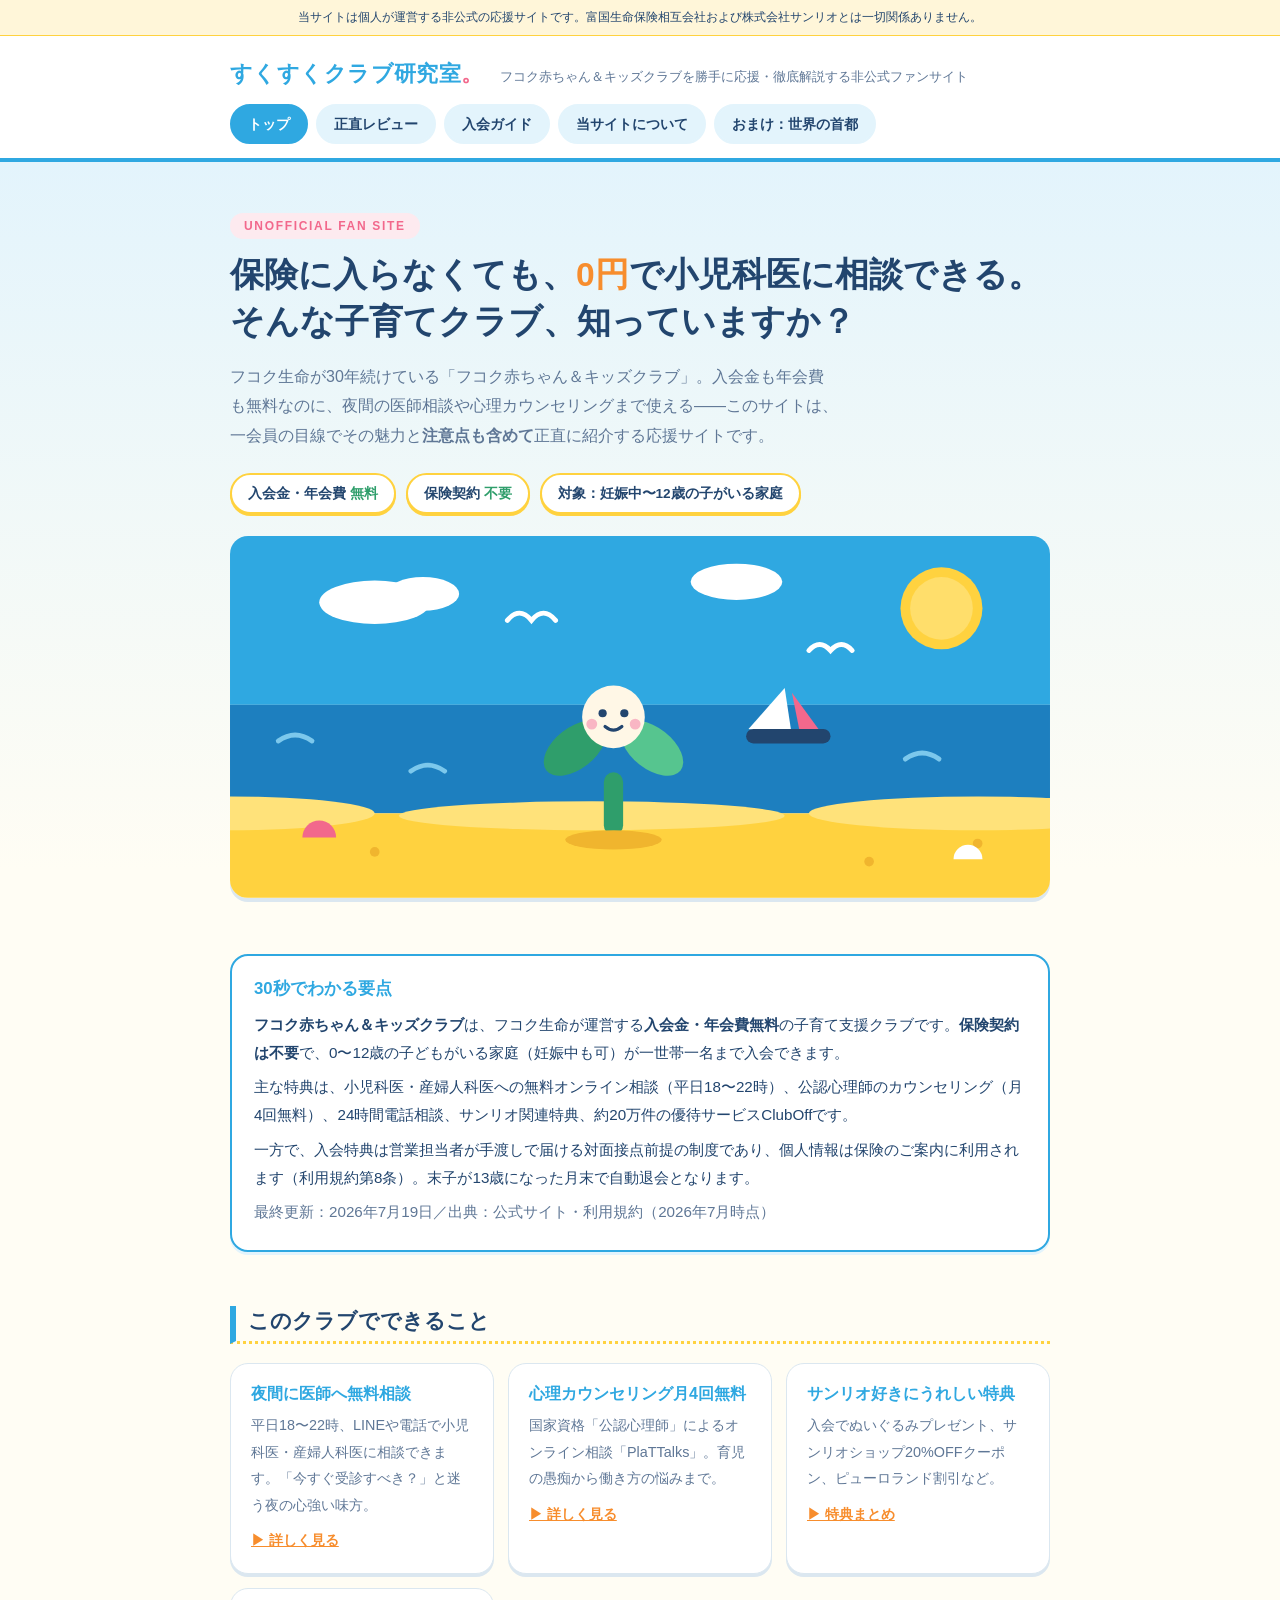
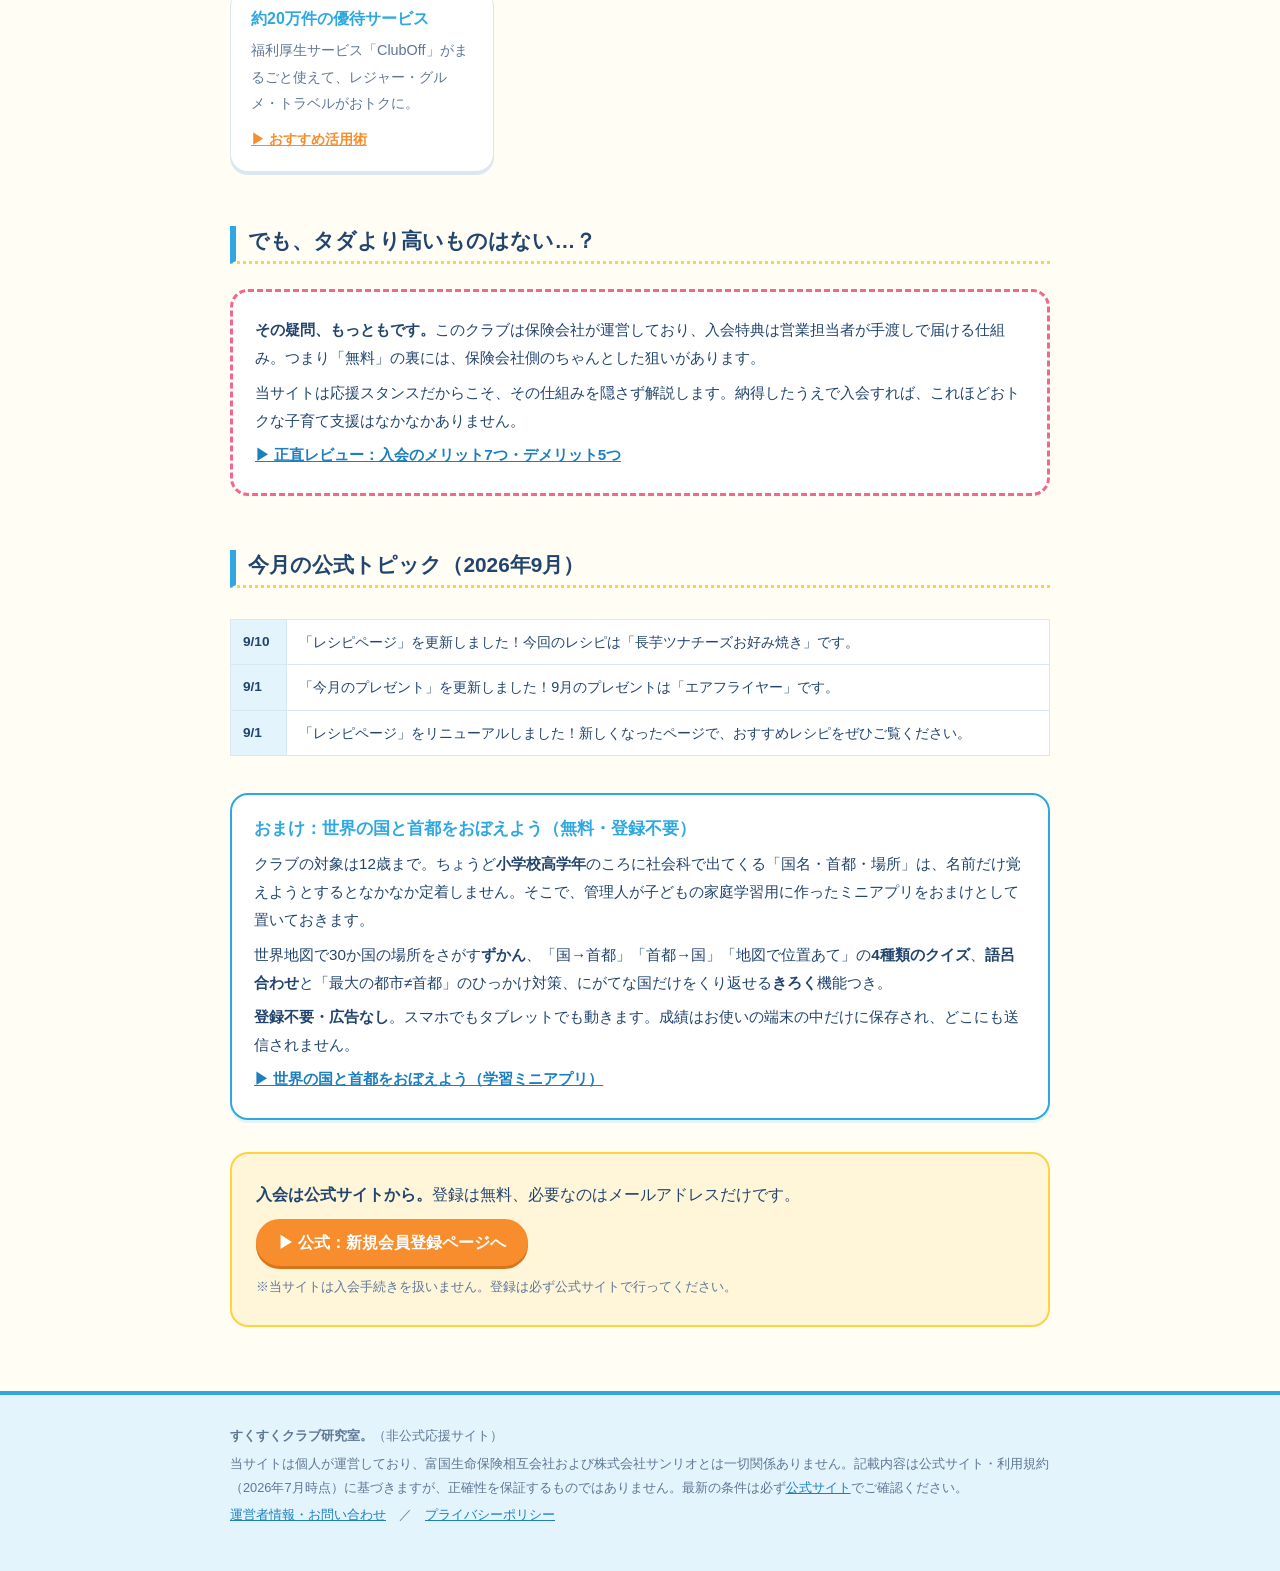
==== index.html @ ca20727b "公式サイトのお知らせを自動更新 (2026-09-09)" ====
<!DOCTYPE html>
<html lang="ja">
<head>
<meta charset="utf-8">
<meta name="viewport" content="width=device-width, initial-scale=1">
<script async src="https://www.googletagmanager.com/gtag/js?id=G-ZGGVS8QSYM"></script>
<script>
  window.dataLayer = window.dataLayer || [];
  function gtag(){dataLayer.push(arguments);}
  gtag('js', new Date());
  gtag('config', 'G-ZGGVS8QSYM');
</script>
<title>フコク赤ちゃん＆キッズクラブとは？特典と注意点を正直解説｜すくすくクラブ研究室（非公式）</title>
<link rel="canonical" href="https://sukusuku-lab.com/">
<meta property="og:url" content="https://sukusuku-lab.com/">
<meta name="description" content="フコク赤ちゃん＆キッズクラブは、フコク生命が運営する入会金・年会費無料の子育て支援クラブ。保険契約は不要で、小児科医への無料相談や心理カウンセリングが使えます。非公式応援サイトが特典と注意点を正直に解説します。">
<link rel="stylesheet" href="assets/style.css?v=5">
<link rel="icon" type="image/png" sizes="48x48" href="/assets/favicon-48.png">
<link rel="icon" type="image/png" sizes="192x192" href="/assets/favicon-192.png">
<link rel="apple-touch-icon" href="/assets/apple-touch-icon.png">
<script type="application/ld+json">
{
  "@context": "https://schema.org",
  "@type": "WebSite",
  "name": "すくすくクラブ研究室（非公式応援サイト）",
  "description": "フコク赤ちゃん＆キッズクラブを一会員の目線で応援・解説する非公式ファンサイト",
  "inLanguage": "ja"
}
</script>
</head>
<body>

<div class="unofficial">当サイトは個人が運営する非公式の応援サイトです。富国生命保険相互会社および株式会社サンリオとは一切関係ありません。</div>

<header class="site">
  <div class="head-inner">
    <a class="site-name" href="./">すくすくクラブ研究室<span class="dot">。</span></a>
    <span class="site-tag">フコク赤ちゃん＆キッズクラブを勝手に応援・徹底解説する非公式ファンサイト</span>
  </div>
  <nav class="global" aria-label="サイト内メニュー">
    <a href="./" aria-current="page">トップ</a>
    <a href="review/">正直レビュー</a>
    <a href="guide/">入会ガイド</a>
    <a href="about/">当サイトについて</a>
    <a href="world-capitals/">おまけ：世界の首都</a>
  </nav>
</header>

<main class="wrap">

  <section class="hero">
    <span class="eyebrow">UNOFFICIAL FAN SITE</span>
    <h1>保険に入らなくても、<em>0円</em>で小児科医に相談できる。<br>そんな子育てクラブ、知っていますか？</h1>
    <p class="lead">フコク生命が30年続けている「フコク赤ちゃん＆キッズクラブ」。入会金も年会費も無料なのに、夜間の医師相談や心理カウンセリングまで使える——このサイトは、一会員の目線でその魅力と<strong>注意点も含めて</strong>正直に紹介する応援サイトです。</p>
    <div class="hero-badges">
      <span class="badge">入会金・年会費 <b>無料</b></span>
      <span class="badge">保険契約 <b>不要</b></span>
      <span class="badge">対象：妊娠中〜12歳の子がいる家庭</span>
    </div>
    <div class="hero-art">
    <svg viewBox="0 0 680 300" role="img" aria-label="夏の海辺で微笑むふたばのマスコット「ふたばちゃん」のイラスト" xmlns="http://www.w3.org/2000/svg">
      <rect x="0" y="0" width="680" height="140" fill="#2fa8e1"/>
      <rect x="0" y="140" width="680" height="90" fill="#1d7fbf"/>
      <rect x="0" y="230" width="680" height="70" fill="#ffd23f"/>
      <ellipse cx="0" cy="230" rx="120" ry="14" fill="#ffe27a"/>
      <ellipse cx="300" cy="232" rx="160" ry="12" fill="#ffe27a"/>
      <ellipse cx="620" cy="230" rx="140" ry="14" fill="#ffe27a"/>
      <circle cx="590" cy="60" r="34" fill="#ffd23f"/>
      <circle cx="590" cy="60" r="26" fill="#ffde6b"/>
      <ellipse cx="120" cy="55" rx="46" ry="18" fill="#ffffff"/>
      <ellipse cx="160" cy="48" rx="30" ry="14" fill="#ffffff"/>
      <ellipse cx="420" cy="38" rx="38" ry="15" fill="#ffffff"/>
      <path d="M230 70 q10 -12 20 0 q10 -12 20 0" fill="none" stroke="#ffffff" stroke-width="4" stroke-linecap="round"/>
      <path d="M480 95 q9 -10 18 0 q9 -10 18 0" fill="none" stroke="#ffffff" stroke-width="4" stroke-linecap="round"/>
      <path d="M40 170 q14 -10 28 0" fill="none" stroke="#7cc8ec" stroke-width="4" stroke-linecap="round"/>
      <path d="M150 195 q14 -10 28 0" fill="none" stroke="#7cc8ec" stroke-width="4" stroke-linecap="round"/>
      <path d="M560 185 q14 -10 28 0" fill="none" stroke="#7cc8ec" stroke-width="4" stroke-linecap="round"/>
      <path d="M430 160 l30 -34 l6 40 z" fill="#ffffff"/>
      <path d="M472 160 l-6 -30 l22 30 z" fill="#f2688c"/>
      <rect x="428" y="160" width="70" height="12" rx="6" fill="#22456e"/>
      <rect x="310" y="196" width="16" height="52" rx="8" fill="#2f9e6b"/>
      <ellipse cx="286" cy="176" rx="30" ry="17" transform="rotate(-38 286 176)" fill="#2f9e6b"/>
      <ellipse cx="350" cy="176" rx="30" ry="17" transform="rotate(38 350 176)" fill="#56c58f"/>
      <circle cx="318" cy="150" r="26" fill="#fff7e6"/>
      <circle cx="309" cy="147" r="3.4" fill="#22456e"/>
      <circle cx="327" cy="147" r="3.4" fill="#22456e"/>
      <path d="M311 158 q7 6 14 0" fill="none" stroke="#22456e" stroke-width="2.6" stroke-linecap="round"/>
      <circle cx="300" cy="156" r="4.5" fill="#f9b6c4"/>
      <circle cx="336" cy="156" r="4.5" fill="#f9b6c4"/>
      <ellipse cx="318" cy="252" rx="40" ry="8" fill="#f0b52e"/>
      <circle cx="120" cy="262" r="4" fill="#f0b52e"/>
      <circle cx="530" cy="270" r="4" fill="#f0b52e"/>
      <circle cx="620" cy="255" r="4" fill="#f0b52e"/>
      <path d="M60 250 a14 14 0 0 1 28 0 z" fill="#f2688c"/>
      <path d="M600 268 a12 12 0 0 1 24 0 z" fill="#ffffff"/>
    </svg>
    </div>
  </section>

  <section class="tldr">
    <h2>30秒でわかる要点</h2>
    <p><strong>フコク赤ちゃん＆キッズクラブ</strong>は、フコク生命が運営する<strong>入会金・年会費無料</strong>の子育て支援クラブです。<strong>保険契約は不要</strong>で、0〜12歳の子どもがいる家庭（妊娠中も可）が一世帯一名まで入会できます。</p>
    <p>主な特典は、小児科医・産婦人科医への無料オンライン相談（平日18〜22時）、公認心理師のカウンセリング（月4回無料）、24時間電話相談、サンリオ関連特典、約20万件の優待サービスClubOffです。</p>
    <p>一方で、入会特典は営業担当者が手渡しで届ける対面接点前提の制度であり、個人情報は保険のご案内に利用されます（利用規約第8条）。末子が13歳になった月末で自動退会となります。</p>
    <p class="updated">最終更新：2026年7月19日／出典：公式サイト・利用規約（2026年7月時点）</p>
  </section>

  <h2>このクラブでできること</h2>
  <div class="cards">
    <article class="card">
      <h3>夜間に医師へ無料相談</h3>
      <p>平日18〜22時、LINEや電話で小児科医・産婦人科医に相談できます。「今すぐ受診すべき？」と迷う夜の心強い味方。</p>
      <a class="to" href="review/">▶ 詳しく見る</a>
    </article>
    <article class="card">
      <h3>心理カウンセリング月4回無料</h3>
      <p>国家資格「公認心理師」によるオンライン相談「PlaTTalks」。育児の愚痴から働き方の悩みまで。</p>
      <a class="to" href="review/">▶ 詳しく見る</a>
    </article>
    <article class="card">
      <h3>サンリオ好きにうれしい特典</h3>
      <p>入会でぬいぐるみプレゼント、サンリオショップ20%OFFクーポン、ピューロランド割引など。</p>
      <a class="to" href="review/">▶ 特典まとめ</a>
    </article>
    <article class="card">
      <h3>約20万件の優待サービス</h3>
      <p>福利厚生サービス「ClubOff」がまるごと使えて、レジャー・グルメ・トラベルがおトクに。</p>
      <a class="to" href="review/">▶ おすすめ活用術</a>
    </article>
  </div>

  <h2>でも、タダより高いものはない…？</h2>
  <div class="honesty">
    <p><strong>その疑問、もっともです。</strong>このクラブは保険会社が運営しており、入会特典は営業担当者が手渡しで届ける仕組み。つまり「無料」の裏には、保険会社側のちゃんとした狙いがあります。</p>
    <p>当サイトは応援スタンスだからこそ、その仕組みを隠さず解説します。納得したうえで入会すれば、これほどおトクな子育て支援はなかなかありません。</p>
    <p><a href="review/"><strong>▶ 正直レビュー：入会のメリット7つ・デメリット5つ</strong></a></p>
  </div>

<!-- official-news:start -->
  <h2>今月の公式トピック（2026年9月）</h2>
  <div class="table-scroll"><table>
    <tr><th>9/10</th><td>「レシピページ」を更新しました！今回のレシピは「長芋ツナチーズお好み焼き」です。</td></tr>
    <tr><th>9/1</th><td>「今月のプレゼント」を更新しました！9月のプレゼントは「エアフライヤー」です。</td></tr>
    <tr><th>9/1</th><td>「レシピページ」をリニューアルしました！新しくなったページで、おすすめレシピをぜひご覧ください。</td></tr>
  </table></div>
<!-- official-news:end -->

  <section class="tldr">
    <h2>おまけ：世界の国と首都をおぼえよう（無料・登録不要）</h2>
    <p>クラブの対象は12歳まで。ちょうど<strong>小学校高学年</strong>のころに社会科で出てくる「国名・首都・場所」は、名前だけ覚えようとするとなかなか定着しません。そこで、管理人が子どもの家庭学習用に作ったミニアプリをおまけとして置いておきます。</p>
    <p>世界地図で30か国の場所をさがす<strong>ずかん</strong>、「国→首都」「首都→国」「地図で位置あて」の<strong>4種類のクイズ</strong>、<strong>語呂合わせ</strong>と「最大の都市≠首都」のひっかけ対策、にがてな国だけをくり返せる<strong>きろく</strong>機能つき。</p>
    <p><strong>登録不要・広告なし</strong>。スマホでもタブレットでも動きます。成績はお使いの端末の中だけに保存され、どこにも送信されません。</p>
    <p><a href="world-capitals/"><strong>▶ 世界の国と首都をおぼえよう（学習ミニアプリ）</strong></a></p>
  </section>

  <div class="cta">
    <p><strong>入会は公式サイトから。</strong>登録は無料、必要なのはメールアドレスだけです。</p>
    <p><a href="https://act.fukoku-life.co.jp/club/open/regist" rel="nofollow">▶ 公式：新規会員登録ページへ</a></p>
    <p class="note">※当サイトは入会手続きを扱いません。登録は必ず公式サイトで行ってください。</p>
  </div>

</main>

<footer class="site">
  <div class="wrap">
    <p><strong>すくすくクラブ研究室。</strong>（非公式応援サイト）</p>
    <p>当サイトは個人が運営しており、富国生命保険相互会社および株式会社サンリオとは一切関係ありません。記載内容は公式サイト・利用規約（2026年7月時点）に基づきますが、正確性を保証するものではありません。最新の条件は必ず<a href="https://act.fukoku-life.co.jp/">公式サイト</a>でご確認ください。</p>
    <p><a href="about/">運営者情報・お問い合わせ</a>　／　<a href="./privacy/">プライバシーポリシー</a></p>
  </div>
</footer>

</body>
</html>
---- assets/style.css ----
/* 明るいポップ配色（公式サイトの空・海・砂浜イメージのオマージュ、常にライト表示） */
:root{
  --ground:#fffdf4;        /* 砂浜がかった白 */
  --card:#ffffff;
  --ink:#22456e;           /* 紺色の文字（空の濃紺を明るく） */
  --ink-soft:#5f7796;
  --sky:#2fa8e1;           /* 空色：メインカラー */
  --sky-soft:#e3f4fc;
  --sun:#ffd23f;           /* ひまわり色：アクセント */
  --sun-soft:#fff6d9;
  --orange:#f78d2d;        /* 元気なオレンジ：ボタン・CTA */
  --orange-soft:#ffeedd;
  --pink:#f2688c;          /* さくら色：見出し差し色 */
  --leaf:#2f9e6b;          /* メリット・OK */
  --leaf-soft:#e2f5ea;
  --caution:#d98a1f;       /* デメリット・注意 */
  --caution-soft:#fdf1dc;
  --line:#dbe7f0;
  --link:#1d7fbf;
}

*{box-sizing:border-box}
body{
  margin:0;
  background:var(--ground);
  color:var(--ink);
  font-family:"Hiragino Maru Gothic ProN","BIZ UDGothic","Yu Gothic","Noto Sans JP",sans-serif;
  line-height:1.85;
  font-size:16px;
  overflow-x:clip; /* ヒーローの全幅背景装飾によるはみ出し防止 */
}
a{color:var(--link)}
.wrap{max-width:860px;margin:0 auto;padding:0 20px}

/* ヘッダー */
.unofficial{
  display:block;background:var(--sun-soft);color:var(--ink);
  font-size:.78rem;text-align:center;padding:6px 12px;
  border-bottom:1px solid var(--sun);
}
header.site{
  background:var(--card);
  border-bottom:4px solid var(--sky);
}
.head-inner{
  max-width:860px;margin:0 auto;padding:18px 20px 10px;
  display:flex;flex-wrap:wrap;align-items:baseline;gap:6px 16px;
}
.site-name{font-size:1.35rem;font-weight:800;letter-spacing:.02em;color:var(--sky);text-decoration:none}
.site-name .dot{color:var(--pink)}
.site-tag{font-size:.8rem;color:var(--ink-soft)}
nav.global{
  max-width:860px;margin:0 auto;padding:0 20px 14px;
  display:flex;flex-wrap:wrap;gap:6px 8px;
}
nav.global a{
  text-decoration:none;font-size:.88rem;font-weight:700;
  color:var(--ink);
  border:2px solid var(--sky-soft);border-radius:999px;
  padding:5px 16px;background:var(--sky-soft);
}
nav.global a:hover{border-color:var(--sky)}
nav.global a[aria-current="page"]{
  color:#fff;border-color:var(--sky);background:var(--sky);
}
nav.global a:focus-visible{outline:2px solid var(--orange);outline-offset:2px}

/* 見出し */
h1,h2,h3{line-height:1.4;text-wrap:balance}
h2{
  font-size:1.3rem;margin:2.6em 0 .8em;
  padding-left:.6em;border-left:6px solid var(--sky);
  border-bottom:3px dotted var(--sun);
  padding-bottom:.25em;
}
h3{font-size:1.05rem;margin:1.8em 0 .5em}
.eyebrow{
  display:inline-block;font-size:.75rem;font-weight:700;
  letter-spacing:.14em;color:var(--pink);margin-bottom:.4em;
  background:#fdeaef;border-radius:999px;padding:2px 14px;
}

/* ヒーロー：空と雲のイメージ */
.hero{
  padding:48px 0 34px;position:relative;
}
.hero::before{
  content:"";position:absolute;inset:0 -100vw 0 -100vw;z-index:-1;
  background:
    radial-gradient(ellipse 120px 45px at 18% 22%, #ffffff 60%, transparent 61%),
    radial-gradient(ellipse 90px 36px at 78% 14%, #ffffff 60%, transparent 61%),
    radial-gradient(ellipse 70px 30px at 60% 75%, #ffffffaa 60%, transparent 61%),
    linear-gradient(180deg, var(--sky-soft) 0%, var(--ground) 92%);
}
.hero-art{margin-top:22px;border-radius:18px;overflow:hidden;box-shadow:0 4px 0 var(--line);line-height:0}
.hero-art svg{display:block;width:100%;height:auto}
.hero h1{font-size:clamp(1.5rem,4.5vw,2.1rem);font-weight:800;margin:.2em 0 .5em}
.hero h1 em{font-style:normal;color:var(--orange)}
.hero p.lead{max-width:38em;color:var(--ink-soft);margin:0 0 1.4em}
.hero-badges{display:flex;flex-wrap:wrap;gap:10px;margin-top:6px}
.badge{
  background:var(--card);border:2px solid var(--sun);border-radius:999px;
  padding:6px 16px;font-size:.85rem;font-weight:700;
  box-shadow:0 2px 0 var(--sun);
}
.badge b{color:var(--leaf)}

/* 要点ボックス */
.tldr{
  background:var(--card);border:2px solid var(--sky);border-radius:18px;
  padding:18px 22px;margin:1.4em 0;
  box-shadow:0 3px 0 var(--sky-soft);
}
.tldr h2{margin:.2em 0 .6em;border:none;padding:0;font-size:1.05rem;color:var(--sky)}
.tldr p{margin:.4em 0;font-size:.95rem}
.updated{font-size:.78rem;color:var(--ink-soft)}

/* カード */
.cards{display:grid;grid-template-columns:repeat(auto-fit,minmax(230px,1fr));gap:14px;margin:1.2em 0}
.card{
  background:var(--card);border:1px solid var(--line);border-radius:18px;
  padding:18px 20px;
  box-shadow:0 3px 0 var(--line);
}
.card h3{margin:.1em 0 .4em;font-size:1rem;color:var(--sky)}
.card p{margin:0;font-size:.9rem;color:var(--ink-soft)}
.card .to{display:inline-block;margin-top:.7em;font-size:.85rem;font-weight:700;color:var(--orange)}

/* CTA：公式のオレンジボタン風 */
.cta{
  background:var(--sun-soft);border:2px solid var(--sun);border-radius:18px;
  padding:22px 24px;margin:2em 0;
}
.cta p{margin:.3em 0}
.cta a{
  display:inline-block;background:var(--orange);color:#fff;
  text-decoration:none;font-weight:800;
  border-radius:999px;padding:9px 22px;margin:4px 6px 4px 0;
  box-shadow:0 3px 0 #d9741a;
}
.cta a:hover{opacity:.92}
.cta .note{font-size:.8rem;color:var(--ink-soft)}
.cta .note a{all:unset;color:var(--link);text-decoration:underline;cursor:pointer}

/* メリデメ */
ul.merit,ul.demerit{list-style:none;padding:0;margin:1em 0;display:grid;gap:10px}
ul.merit li,ul.demerit li{
  background:var(--card);border:1px solid var(--line);border-radius:14px;
  padding:14px 16px 14px 48px;position:relative;font-size:.95rem;
  box-shadow:0 2px 0 var(--line);
}
ul.merit li::before,ul.demerit li::before{
  position:absolute;left:14px;top:13px;
  width:22px;height:22px;border-radius:50%;
  display:grid;place-items:center;
  font-size:.8rem;font-weight:800;color:#fff;
}
ul.merit li::before{content:"◎";background:var(--leaf)}
ul.demerit li::before{content:"！";background:var(--caution)}
ul.merit li b{color:var(--leaf)}
ul.demerit li b{color:var(--caution)}
li .src{display:block;font-size:.78rem;color:var(--ink-soft);margin-top:.3em}

/* FAQ */
.faq dt{
  font-weight:800;margin:1.4em 0 .3em;
  padding-left:1.9em;position:relative;
}
.faq dt::before{
  content:"Q";position:absolute;left:0;top:.1em;
  width:1.4em;height:1.4em;border-radius:50%;
  background:var(--sky);color:#fff;
  display:grid;place-items:center;font-size:.85em;
}
.faq dd{margin:0 0 1em;font-size:.95rem}

/* 向き不向き */
.fit{display:grid;grid-template-columns:repeat(auto-fit,minmax(260px,1fr));gap:14px;margin:1.2em 0}
.fit section{border-radius:18px;padding:18px 20px}
.fit .yes{background:var(--leaf-soft)}
.fit .no{background:var(--caution-soft)}
.fit h3{margin:0 0 .5em}
.fit .yes h3{color:var(--leaf)}
.fit .no h3{color:var(--caution)}
.fit ul{margin:0;padding-left:1.3em;font-size:.92rem}
.fit li{margin:.3em 0}

.honesty{
  border:3px dashed var(--pink);border-radius:18px;
  padding:18px 22px;margin:1.6em 0;background:var(--card);
}
.honesty p{margin:.4em 0;font-size:.95rem}

/* ステップ */
ol.steps{counter-reset:step;list-style:none;padding:0;margin:1em 0;display:grid;gap:10px}
ol.steps li{
  background:var(--card);border:1px solid var(--line);border-radius:14px;
  padding:14px 16px 14px 52px;position:relative;font-size:.95rem;
  box-shadow:0 2px 0 var(--line);
}
ol.steps li::before{
  counter-increment:step;content:counter(step);
  position:absolute;left:14px;top:13px;
  width:26px;height:26px;border-radius:50%;
  background:var(--orange);color:#fff;
  display:grid;place-items:center;font-weight:800;font-size:.9rem;
}

/* 運営者プロフィール */
.owner-profile{display:flex;align-items:center;gap:18px;margin:1em 0}
.owner-profile img{
  width:110px;height:110px;border-radius:50%;
  border:4px solid var(--sun);background:#fdf3cf;
  box-shadow:0 3px 0 var(--line);flex-shrink:0;
}
.owner-profile p{margin:.2em 0;font-size:.95rem}
.owner-profile .name{font-weight:800;font-size:1.05rem;color:var(--sky)}

table{border-collapse:collapse;width:100%;margin:1em 0;font-size:.9rem}
.table-scroll{overflow-x:auto}
th,td{border:1px solid var(--line);padding:9px 12px;text-align:left;vertical-align:top;background:var(--card)}
th{background:var(--sky-soft);font-size:.85rem;white-space:nowrap}

footer.site{
  margin-top:64px;border-top:4px solid var(--sky);
  background:var(--sky-soft);
  padding:26px 0 40px;font-size:.8rem;color:var(--ink-soft);
}
footer.site p{margin:.3em 0}
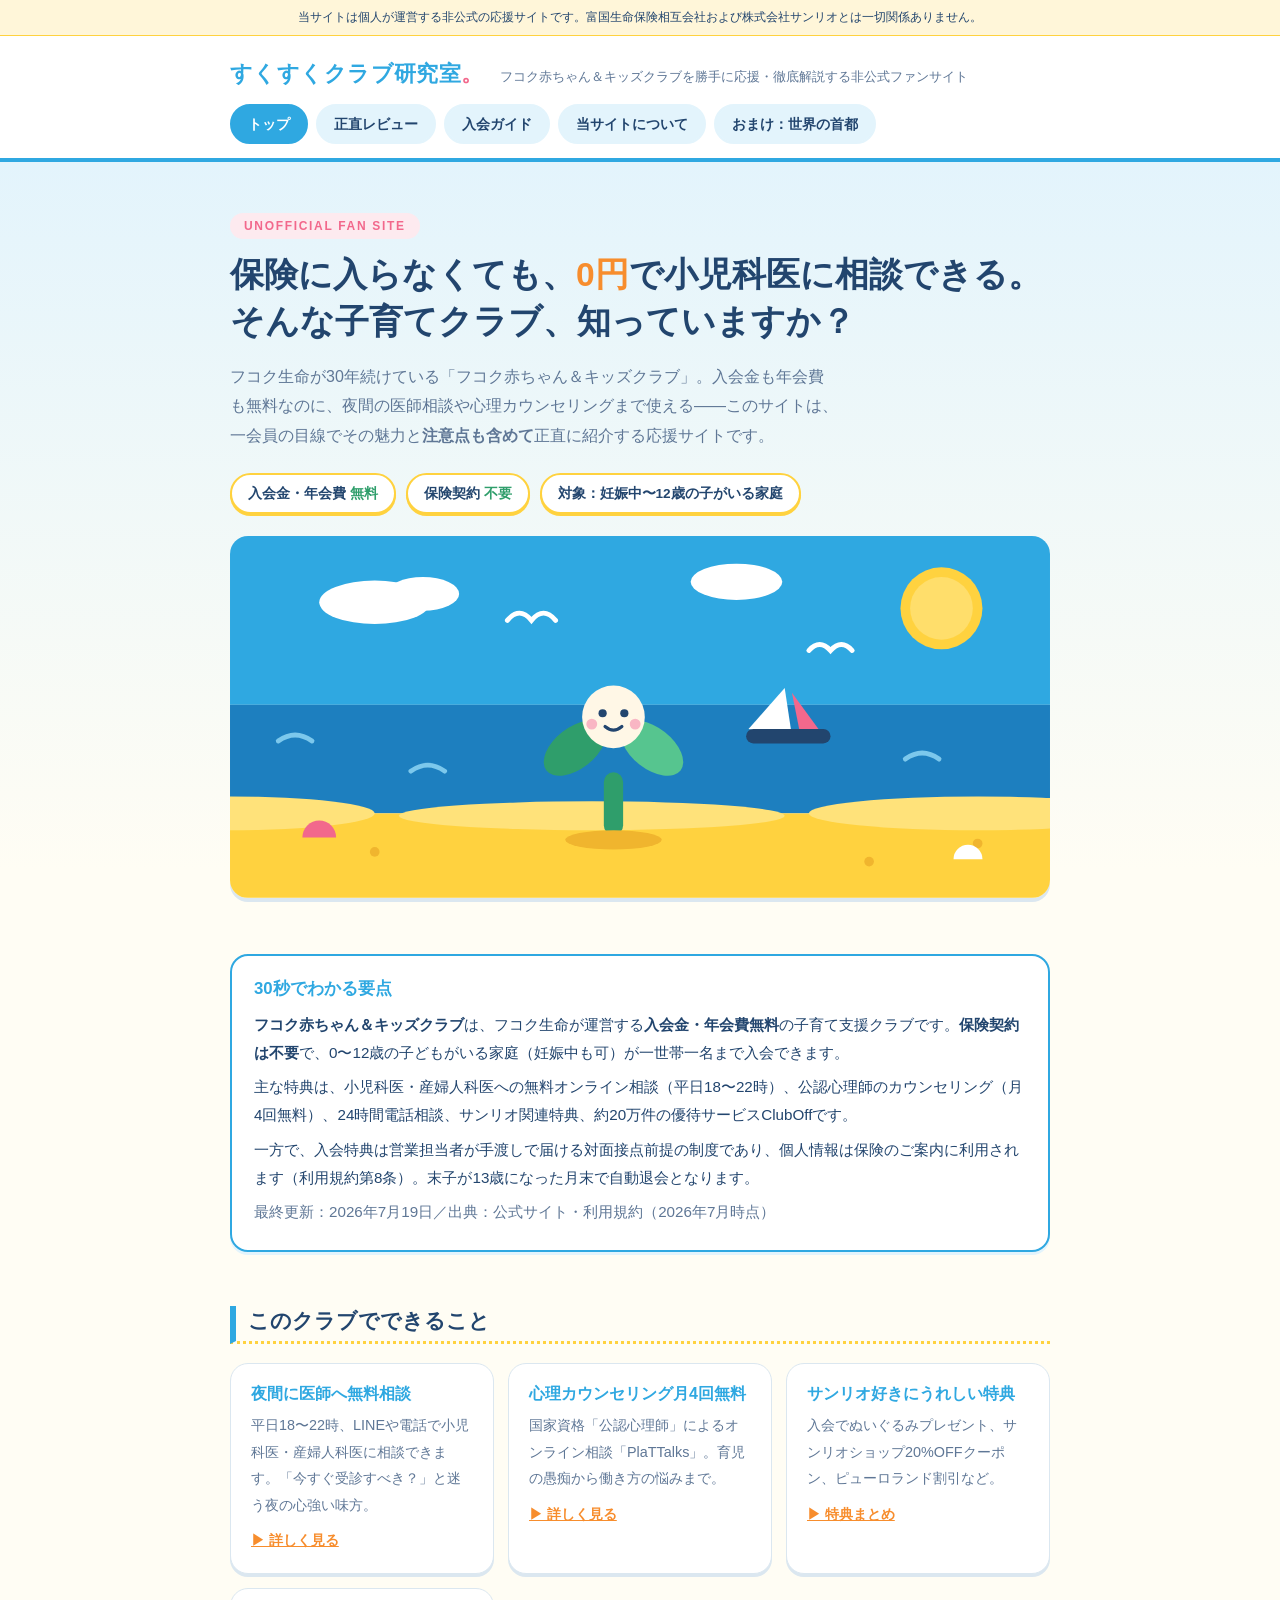
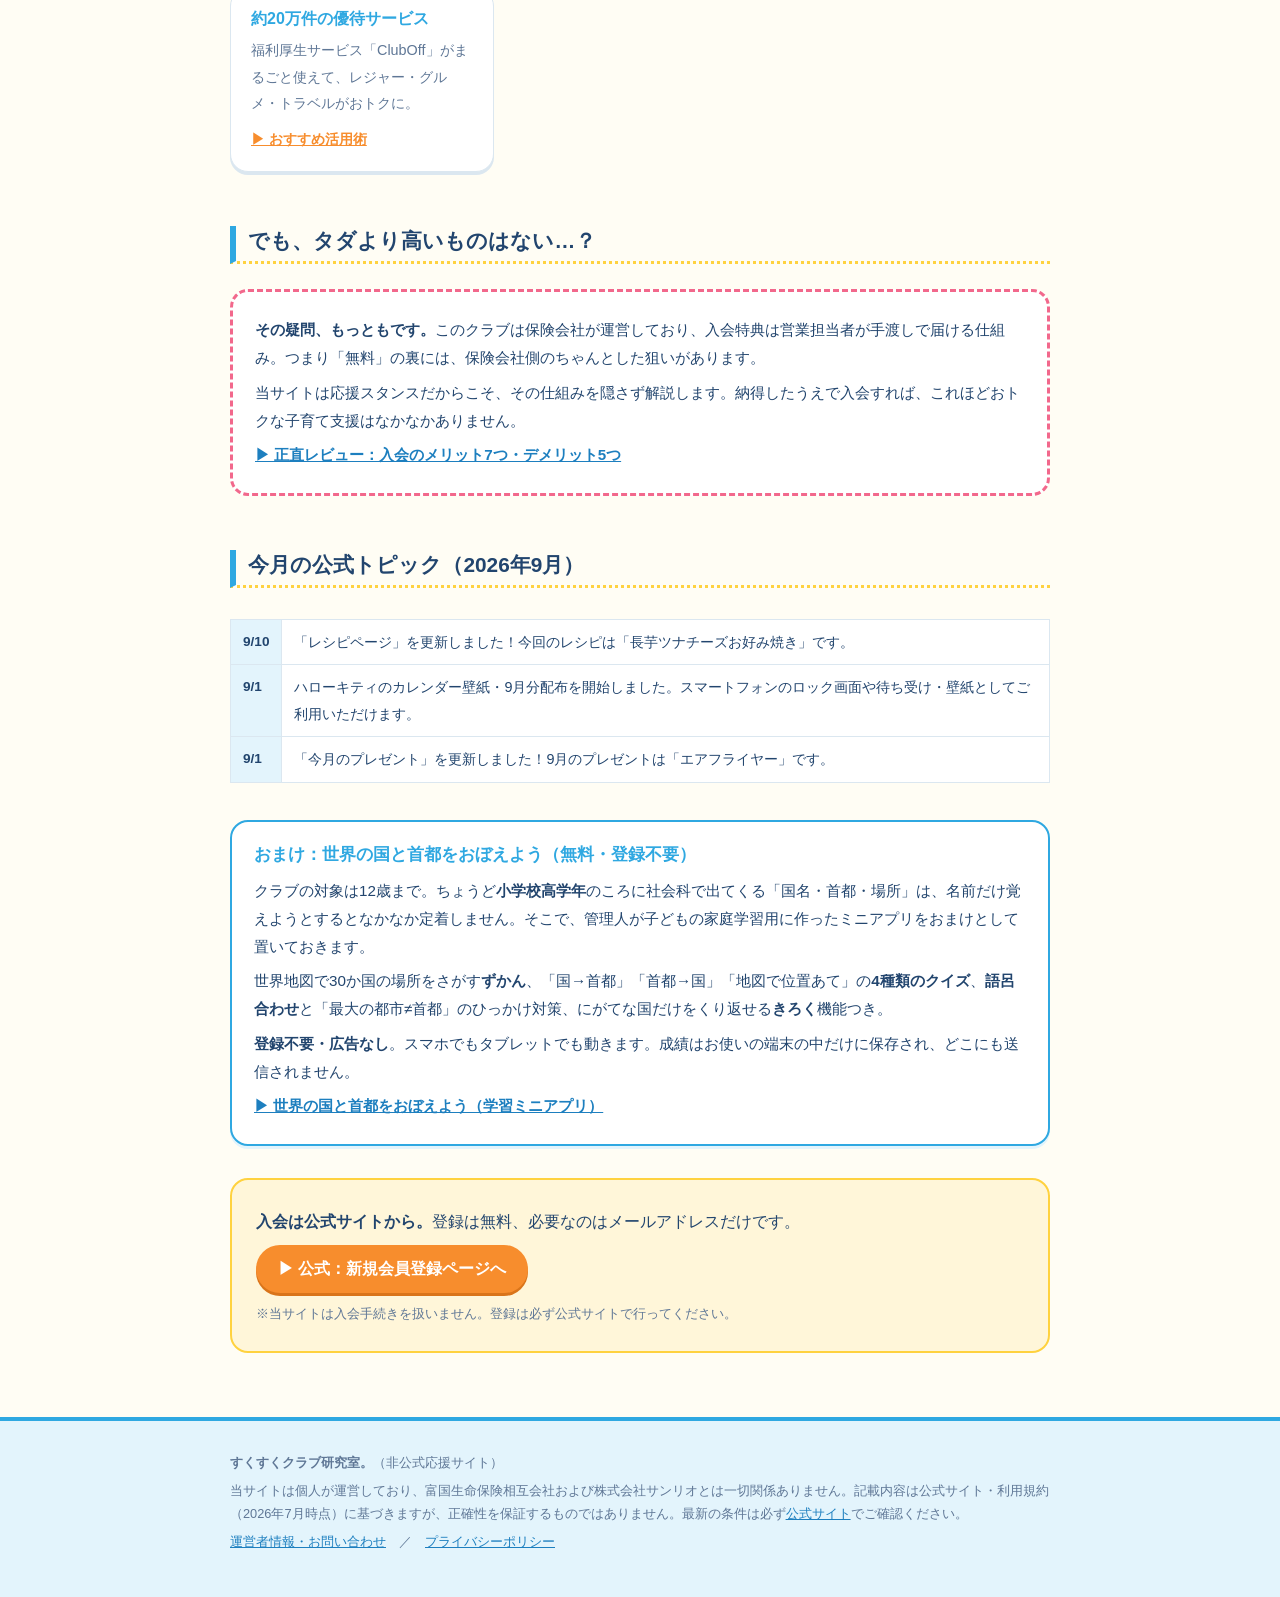
==== commit fcf0103e: "公式サイトのお知らせを自動更新 (2026-09-29)" ====
--- a/index.html
+++ b/index.html
@@ -140,8 +140,8 @@
   <h2>今月の公式トピック（2026年9月）</h2>
   <div class="table-scroll"><table>
     <tr><th>9/10</th><td>「レシピページ」を更新しました！今回のレシピは「長芋ツナチーズお好み焼き」です。</td></tr>
+    <tr><th>9/1</th><td>ハローキティのカレンダー壁紙・9月分配布を開始しました。スマートフォンのロック画面や待ち受け・壁紙としてご利用いただけます。</td></tr>
     <tr><th>9/1</th><td>「今月のプレゼント」を更新しました！9月のプレゼントは「エアフライヤー」です。</td></tr>
-    <tr><th>9/1</th><td>「レシピページ」をリニューアルしました！新しくなったページで、おすすめレシピをぜひご覧ください。</td></tr>
   </table></div>
 <!-- official-news:end -->
 
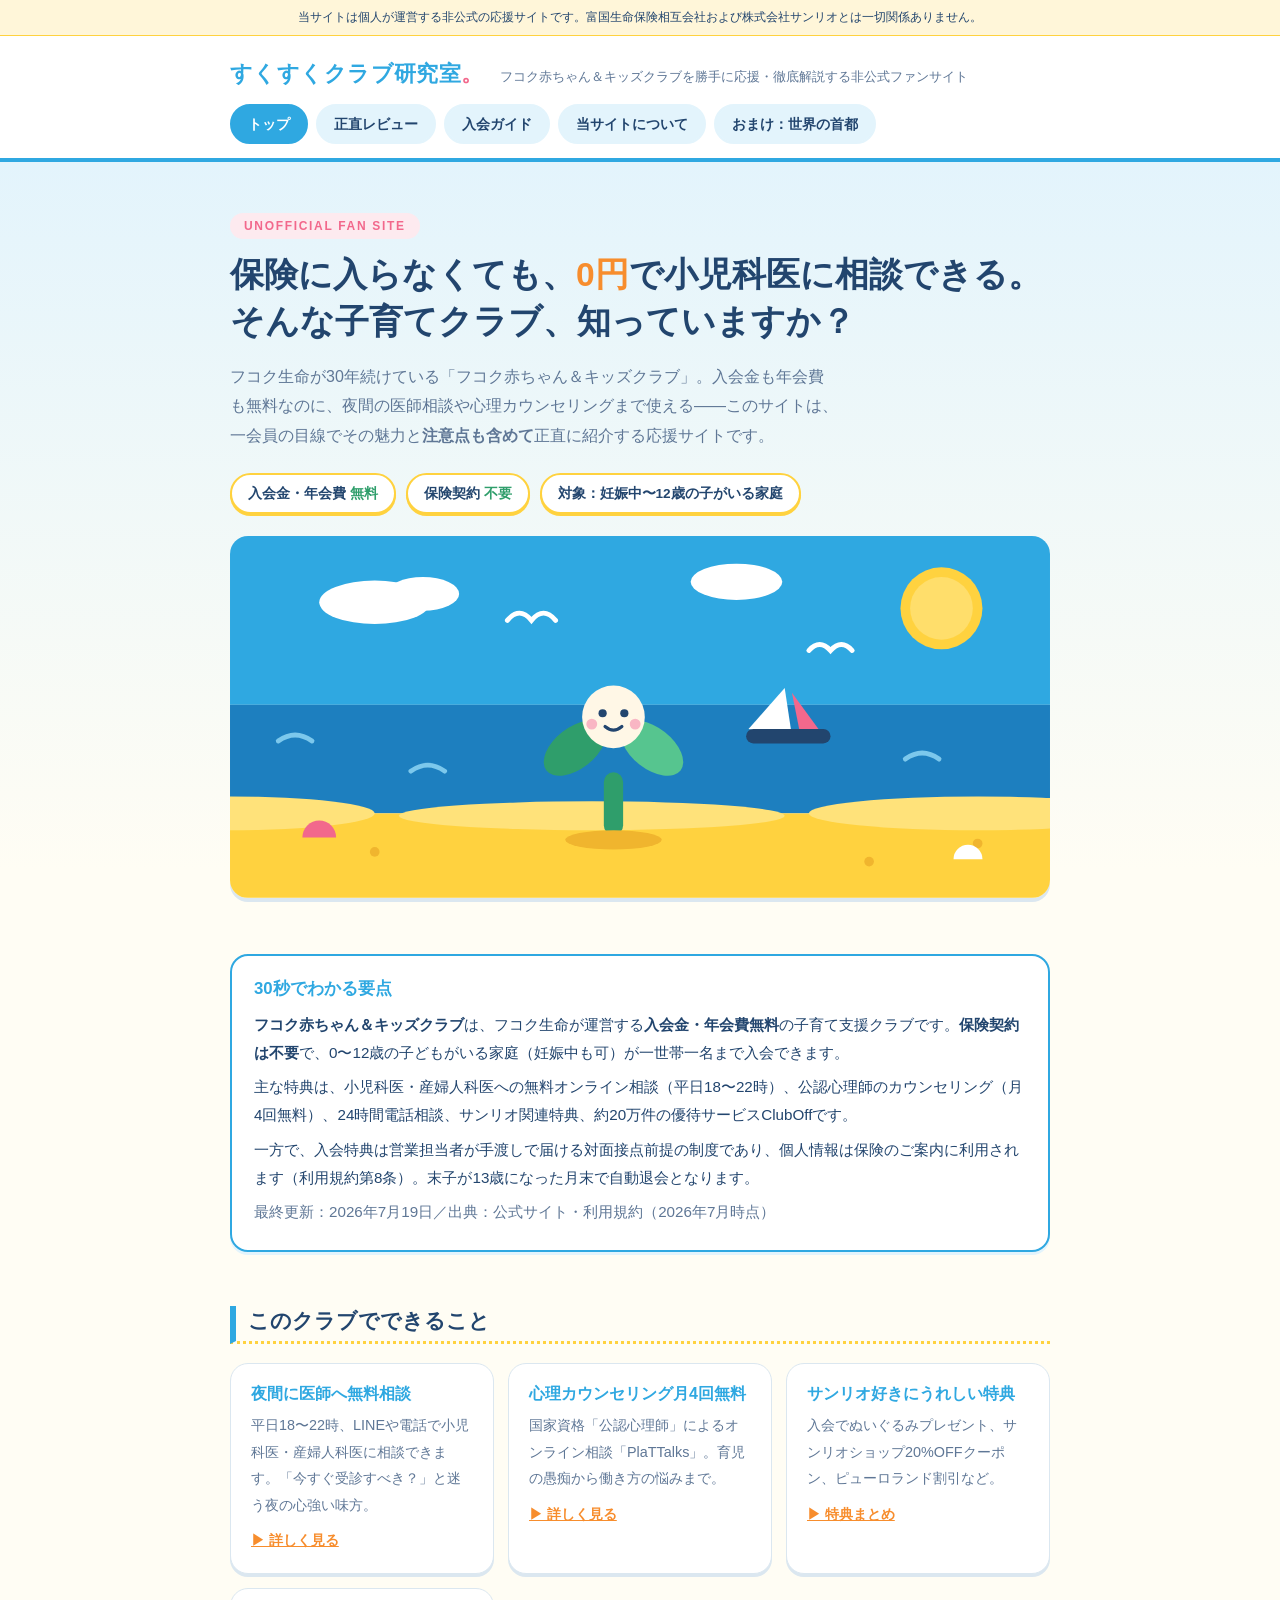
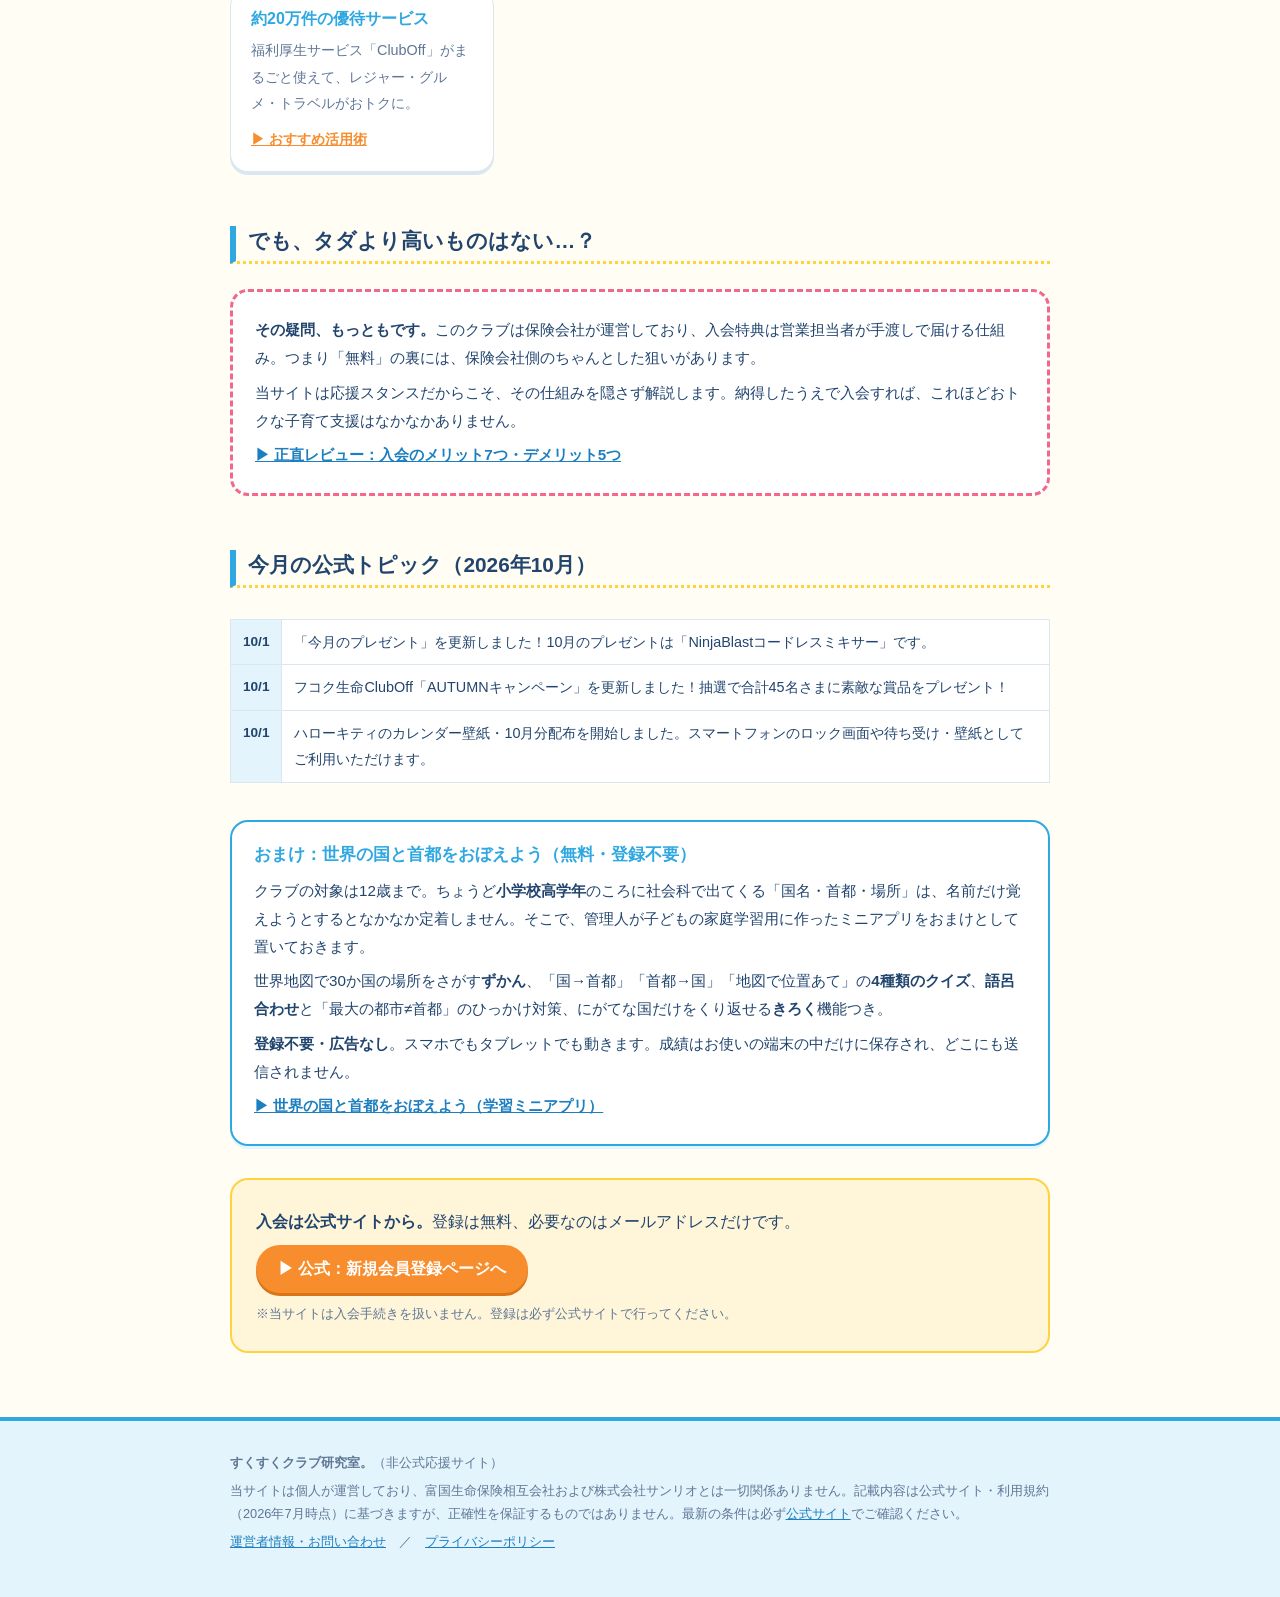
==== commit c53864fb: "公式サイトのお知らせを自動更新 (2026-10-01)" ====
--- a/index.html
+++ b/index.html
@@ -137,11 +137,11 @@
   </div>
 
 <!-- official-news:start -->
-  <h2>今月の公式トピック（2026年9月）</h2>
+  <h2>今月の公式トピック（2026年10月）</h2>
   <div class="table-scroll"><table>
-    <tr><th>9/10</th><td>「レシピページ」を更新しました！今回のレシピは「長芋ツナチーズお好み焼き」です。</td></tr>
-    <tr><th>9/1</th><td>ハローキティのカレンダー壁紙・9月分配布を開始しました。スマートフォンのロック画面や待ち受け・壁紙としてご利用いただけます。</td></tr>
-    <tr><th>9/1</th><td>「今月のプレゼント」を更新しました！9月のプレゼントは「エアフライヤー」です。</td></tr>
+    <tr><th>10/1</th><td>「今月のプレゼント」を更新しました！10月のプレゼントは「NinjaBlastコードレスミキサー」です。</td></tr>
+    <tr><th>10/1</th><td>フコク生命ClubOff「AUTUMNキャンペーン」を更新しました！抽選で合計45名さまに素敵な賞品をプレゼント！</td></tr>
+    <tr><th>10/1</th><td>ハローキティのカレンダー壁紙・10月分配布を開始しました。スマートフォンのロック画面や待ち受け・壁紙としてご利用いただけます。</td></tr>
   </table></div>
 <!-- official-news:end -->
 
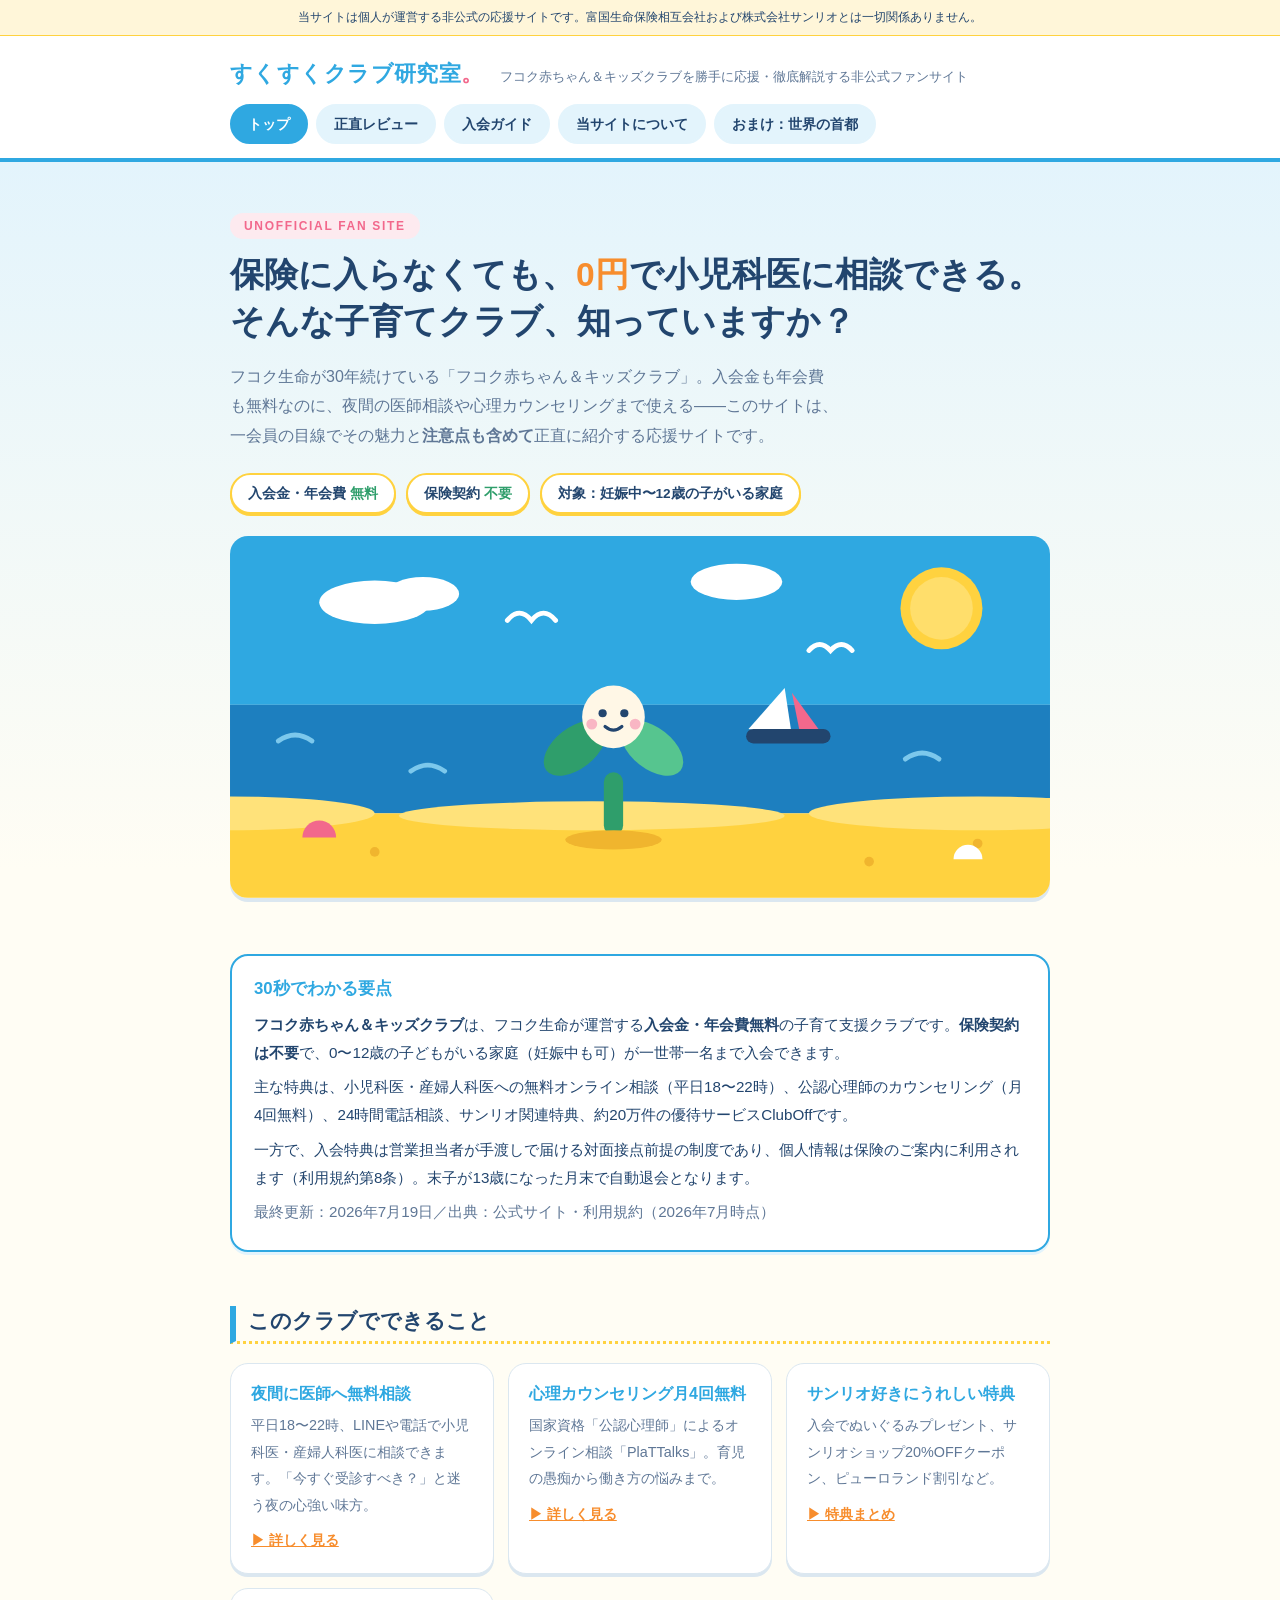
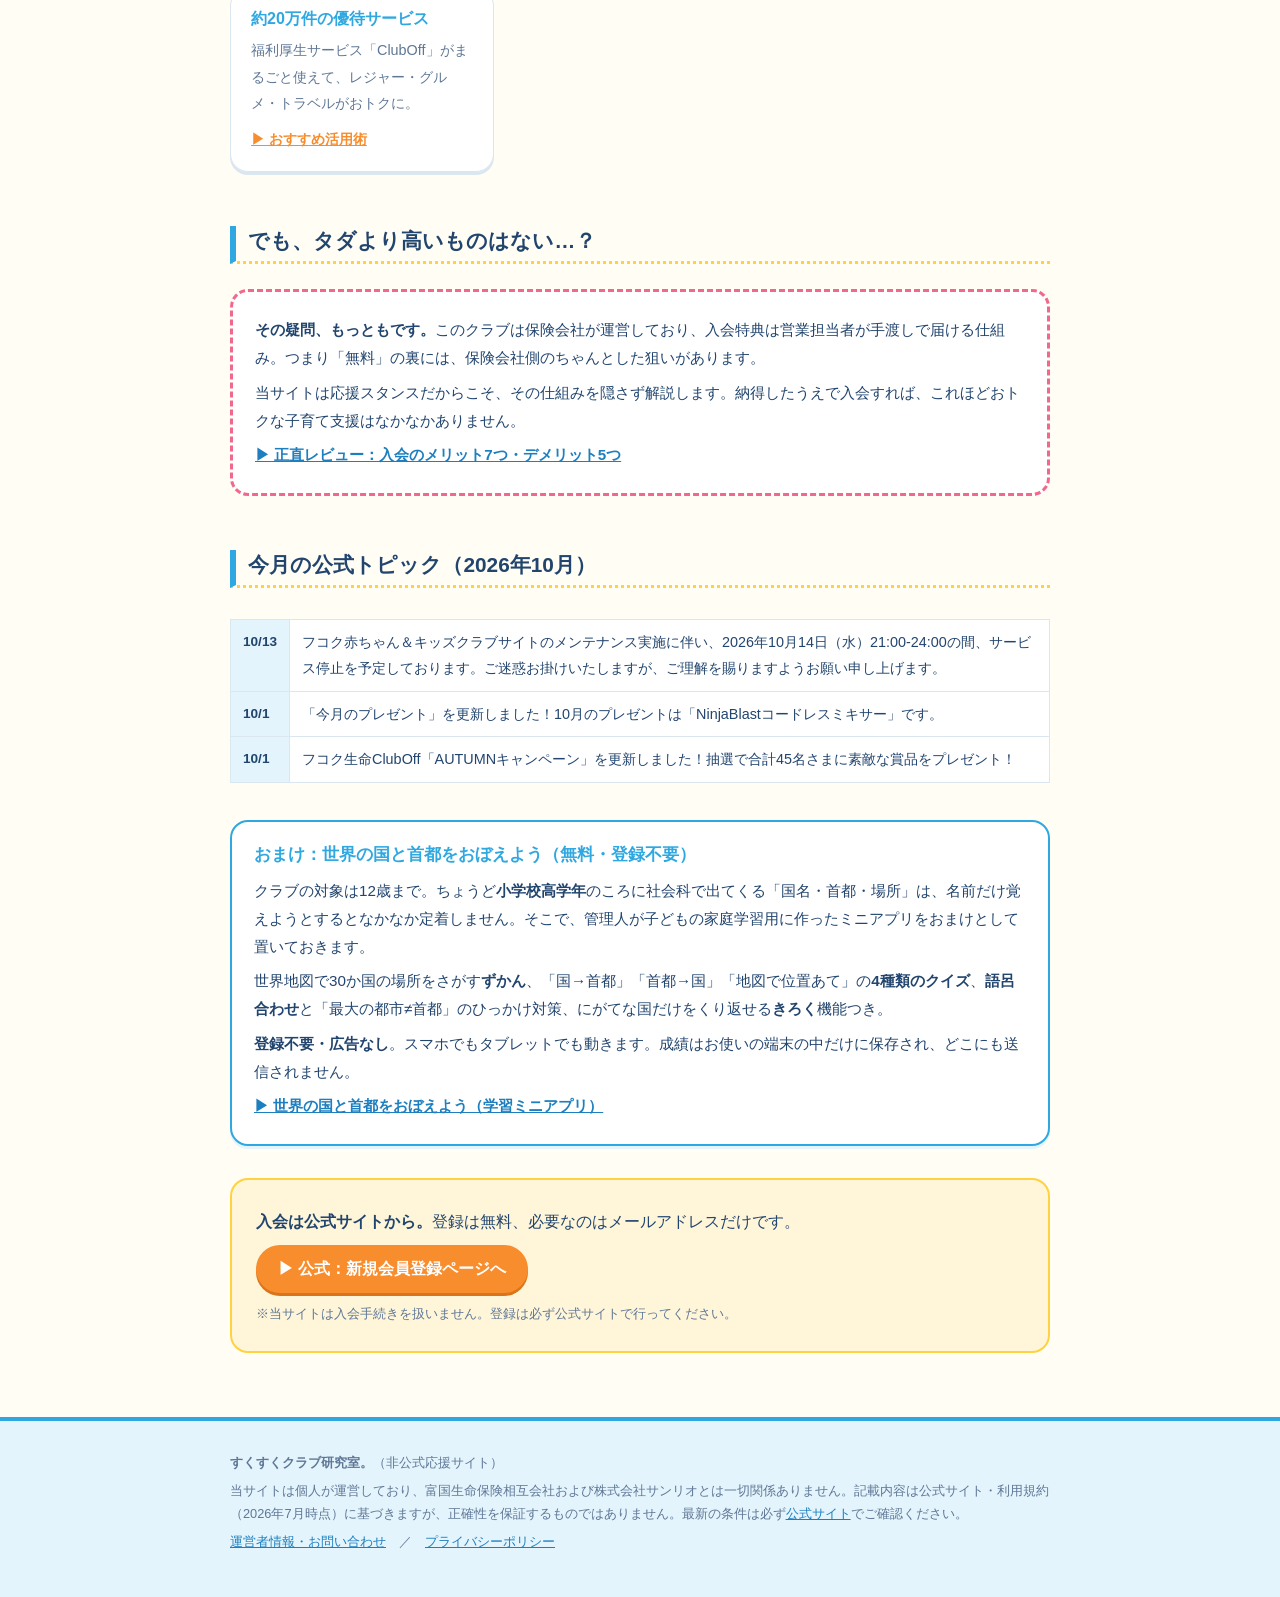
==== commit 7c5400d1: "公式サイトのお知らせを自動更新 (2026-10-14)" ====
--- a/index.html
+++ b/index.html
@@ -139,9 +139,9 @@
 <!-- official-news:start -->
   <h2>今月の公式トピック（2026年10月）</h2>
   <div class="table-scroll"><table>
+    <tr><th>10/13</th><td>フコク赤ちゃん＆キッズクラブサイトのメンテナンス実施に伴い、2026年10月14日（水）21:00-24:00の間、サービス停止を予定しております。ご迷惑お掛けいたしますが、ご理解を賜りますようお願い申し上げます。</td></tr>
     <tr><th>10/1</th><td>「今月のプレゼント」を更新しました！10月のプレゼントは「NinjaBlastコードレスミキサー」です。</td></tr>
     <tr><th>10/1</th><td>フコク生命ClubOff「AUTUMNキャンペーン」を更新しました！抽選で合計45名さまに素敵な賞品をプレゼント！</td></tr>
-    <tr><th>10/1</th><td>ハローキティのカレンダー壁紙・10月分配布を開始しました。スマートフォンのロック画面や待ち受け・壁紙としてご利用いただけます。</td></tr>
   </table></div>
 <!-- official-news:end -->
 
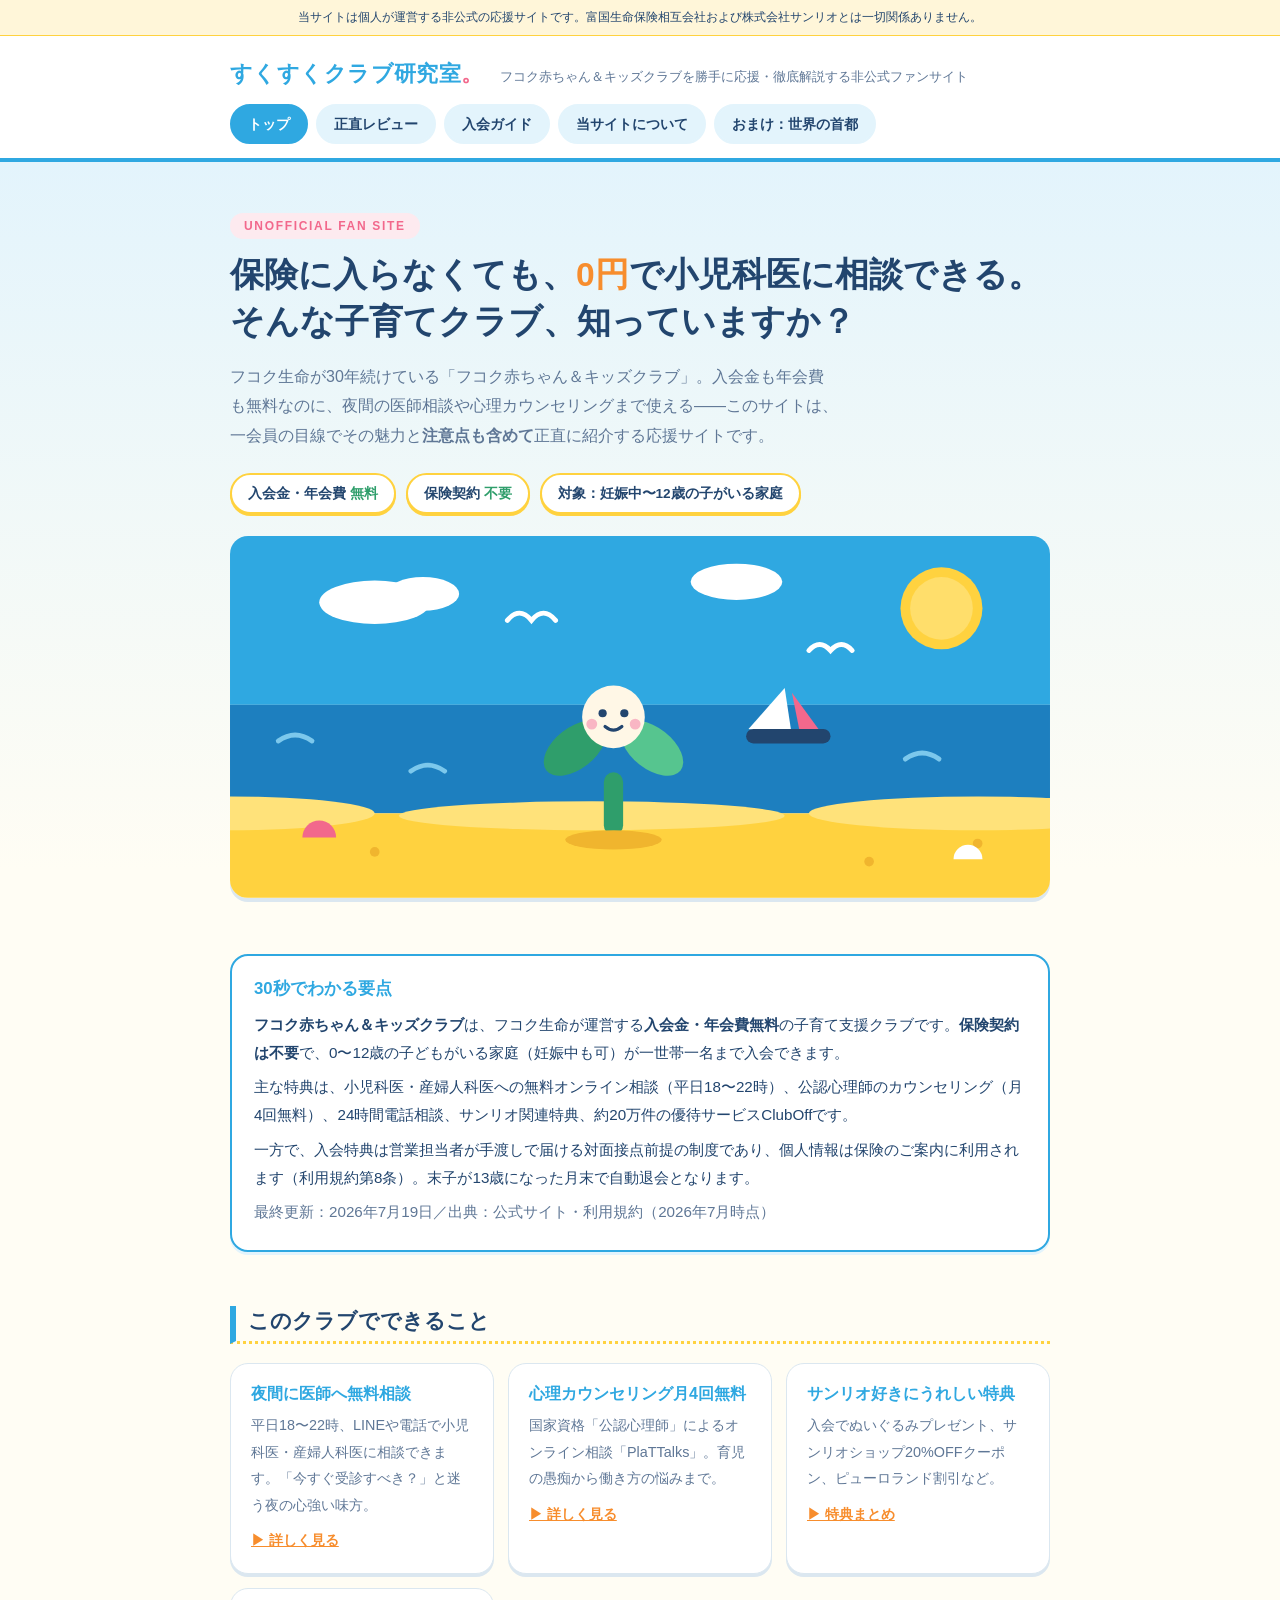
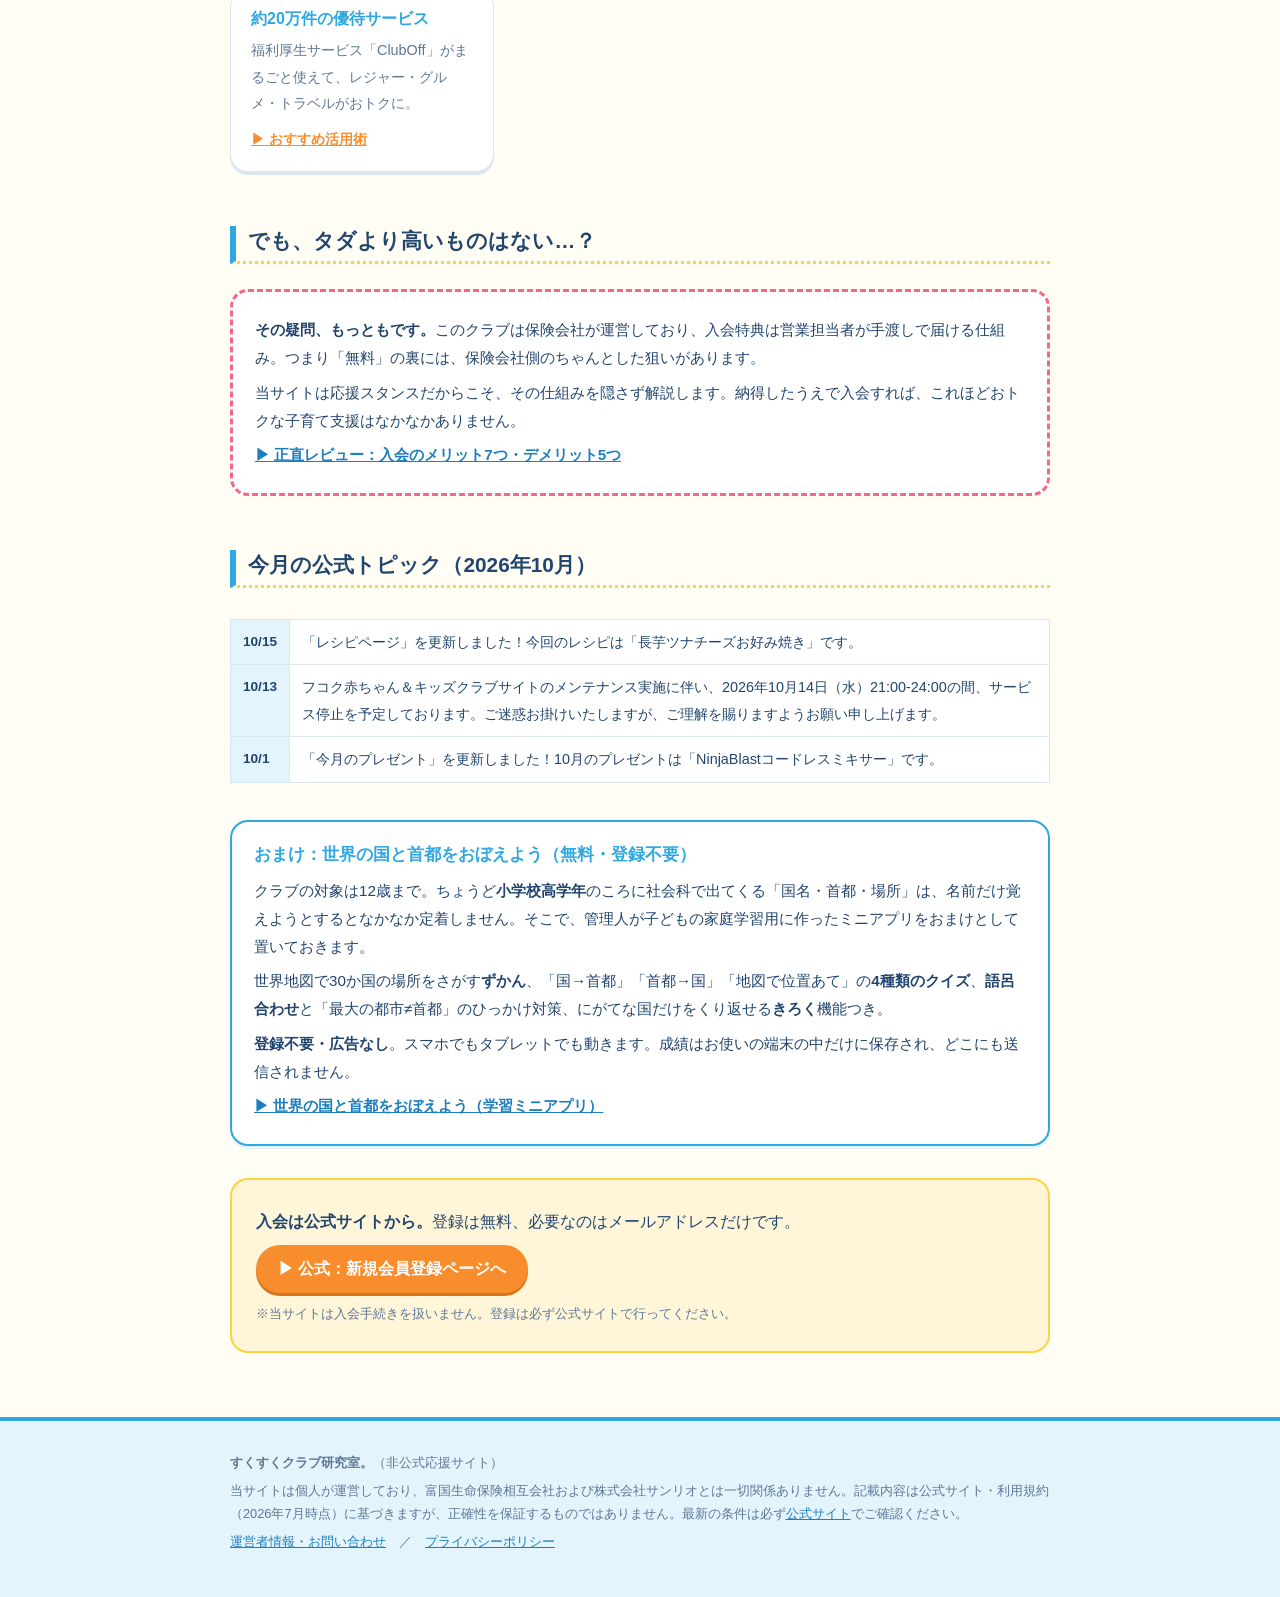
==== commit d1cbce0f: "公式サイトのお知らせを自動更新 (2026-10-14)" ====
--- a/index.html
+++ b/index.html
@@ -139,9 +139,9 @@
 <!-- official-news:start -->
   <h2>今月の公式トピック（2026年10月）</h2>
   <div class="table-scroll"><table>
+    <tr><th>10/15</th><td>「レシピページ」を更新しました！今回のレシピは「長芋ツナチーズお好み焼き」です。</td></tr>
     <tr><th>10/13</th><td>フコク赤ちゃん＆キッズクラブサイトのメンテナンス実施に伴い、2026年10月14日（水）21:00-24:00の間、サービス停止を予定しております。ご迷惑お掛けいたしますが、ご理解を賜りますようお願い申し上げます。</td></tr>
     <tr><th>10/1</th><td>「今月のプレゼント」を更新しました！10月のプレゼントは「NinjaBlastコードレスミキサー」です。</td></tr>
-    <tr><th>10/1</th><td>フコク生命ClubOff「AUTUMNキャンペーン」を更新しました！抽選で合計45名さまに素敵な賞品をプレゼント！</td></tr>
   </table></div>
 <!-- official-news:end -->
 
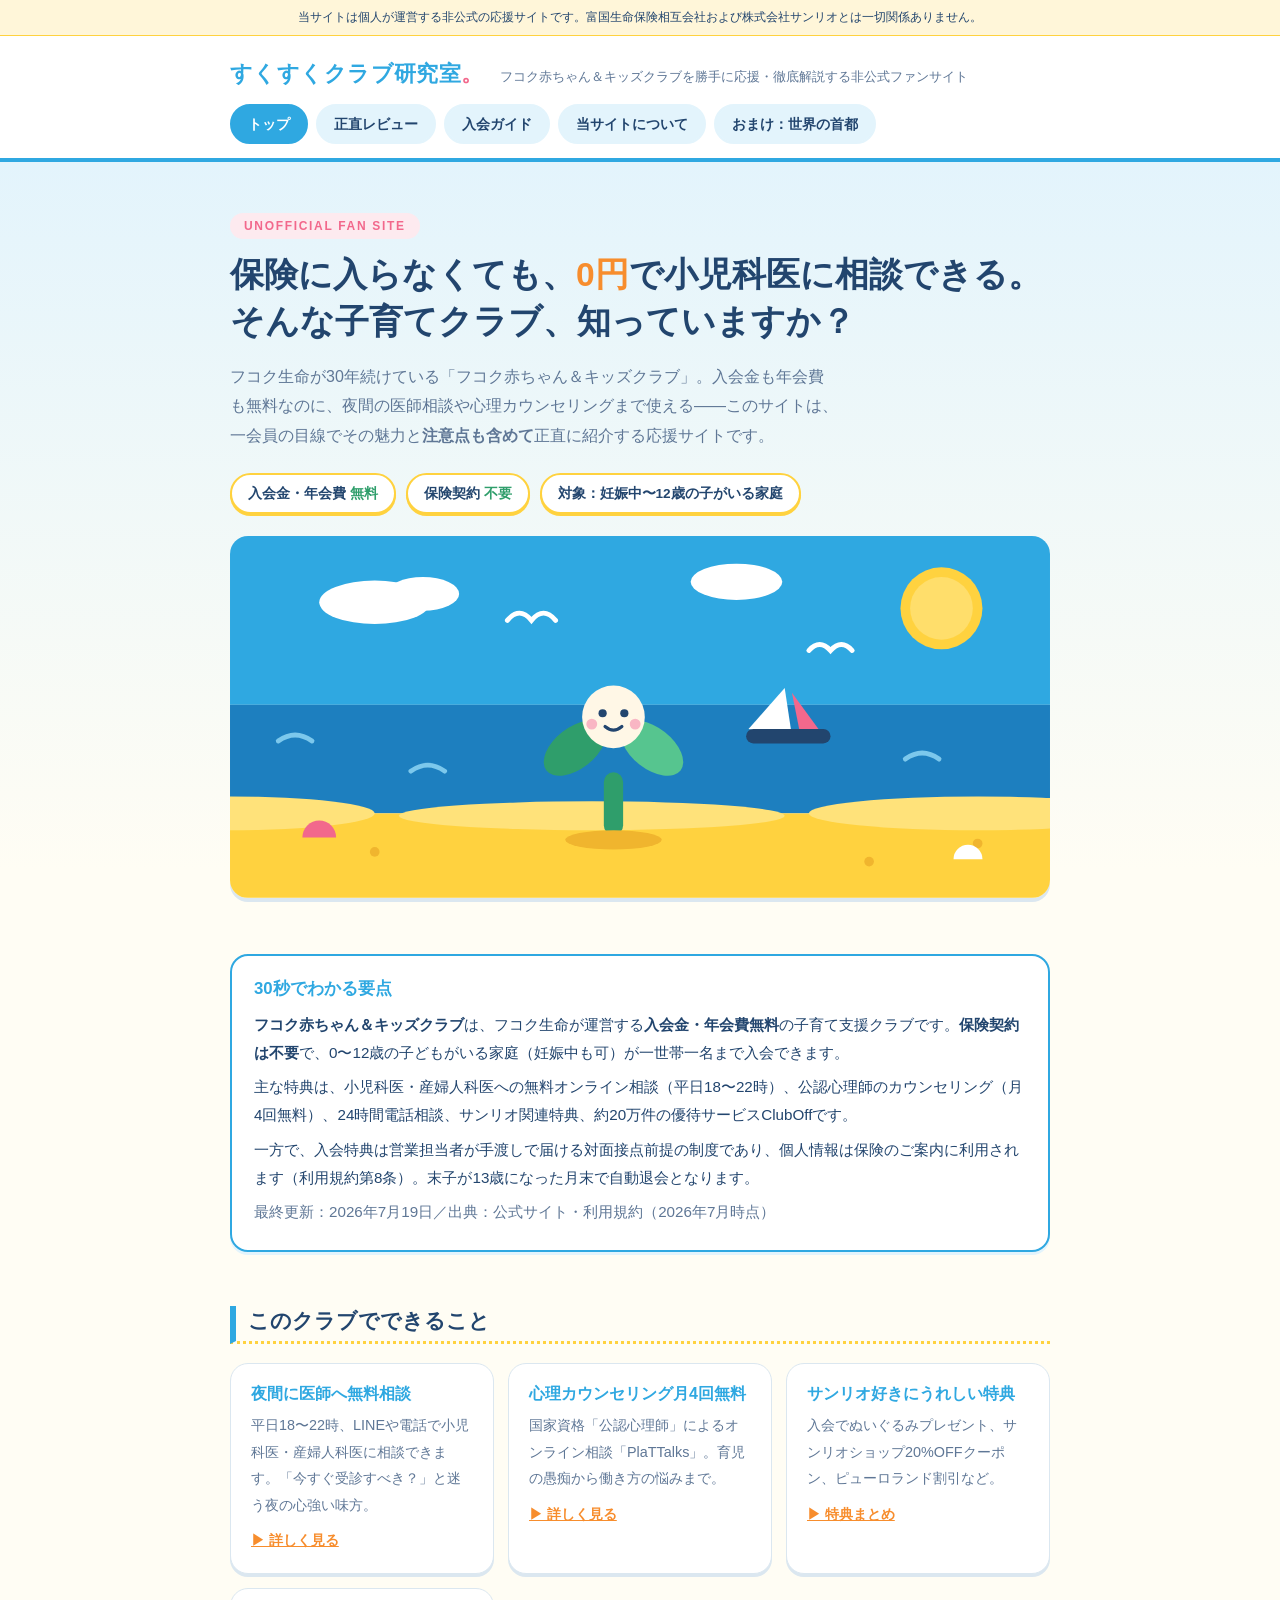
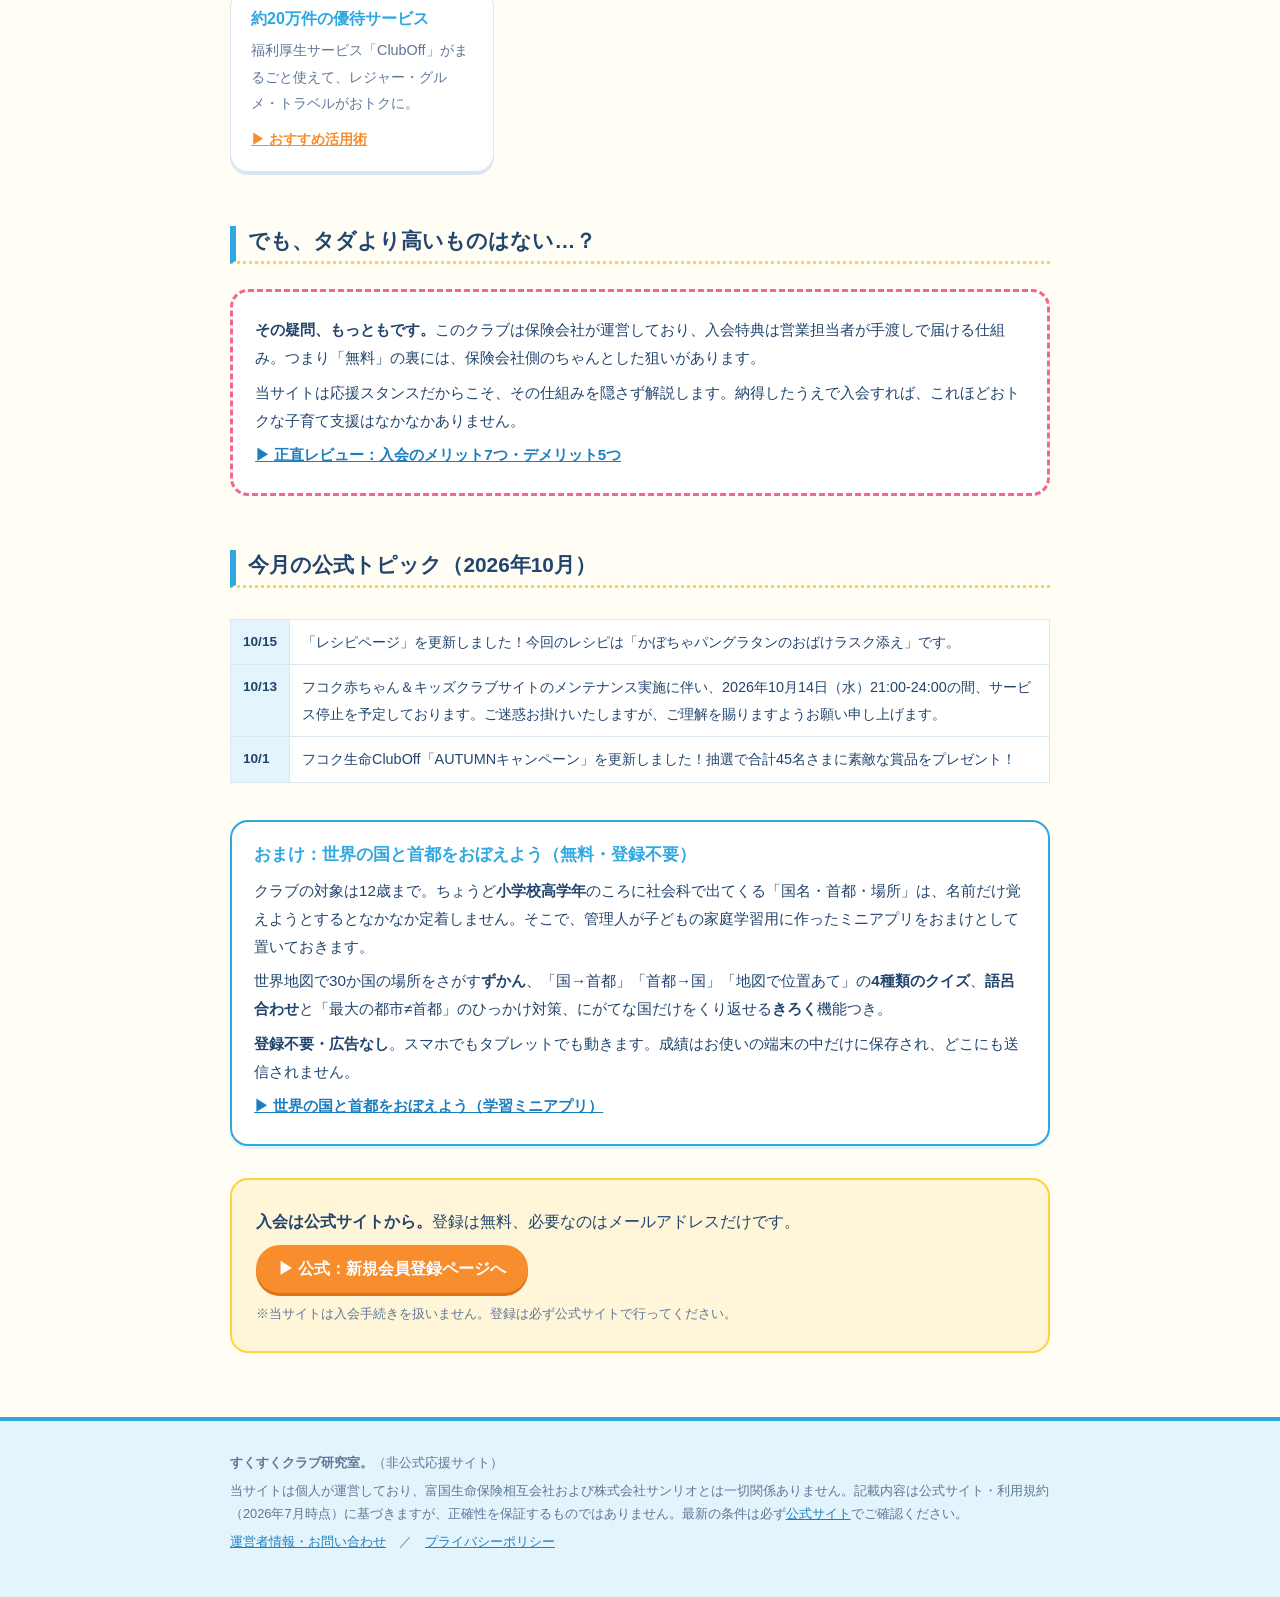
==== commit 5e42e9d8: "公式サイトのお知らせを自動更新 (2026-10-15)" ====
--- a/index.html
+++ b/index.html
@@ -139,9 +139,9 @@
 <!-- official-news:start -->
   <h2>今月の公式トピック（2026年10月）</h2>
   <div class="table-scroll"><table>
-    <tr><th>10/15</th><td>「レシピページ」を更新しました！今回のレシピは「長芋ツナチーズお好み焼き」です。</td></tr>
+    <tr><th>10/15</th><td>「レシピページ」を更新しました！今回のレシピは「かぼちゃパングラタンのおばけラスク添え」です。</td></tr>
     <tr><th>10/13</th><td>フコク赤ちゃん＆キッズクラブサイトのメンテナンス実施に伴い、2026年10月14日（水）21:00-24:00の間、サービス停止を予定しております。ご迷惑お掛けいたしますが、ご理解を賜りますようお願い申し上げます。</td></tr>
-    <tr><th>10/1</th><td>「今月のプレゼント」を更新しました！10月のプレゼントは「NinjaBlastコードレスミキサー」です。</td></tr>
+    <tr><th>10/1</th><td>フコク生命ClubOff「AUTUMNキャンペーン」を更新しました！抽選で合計45名さまに素敵な賞品をプレゼント！</td></tr>
   </table></div>
 <!-- official-news:end -->
 
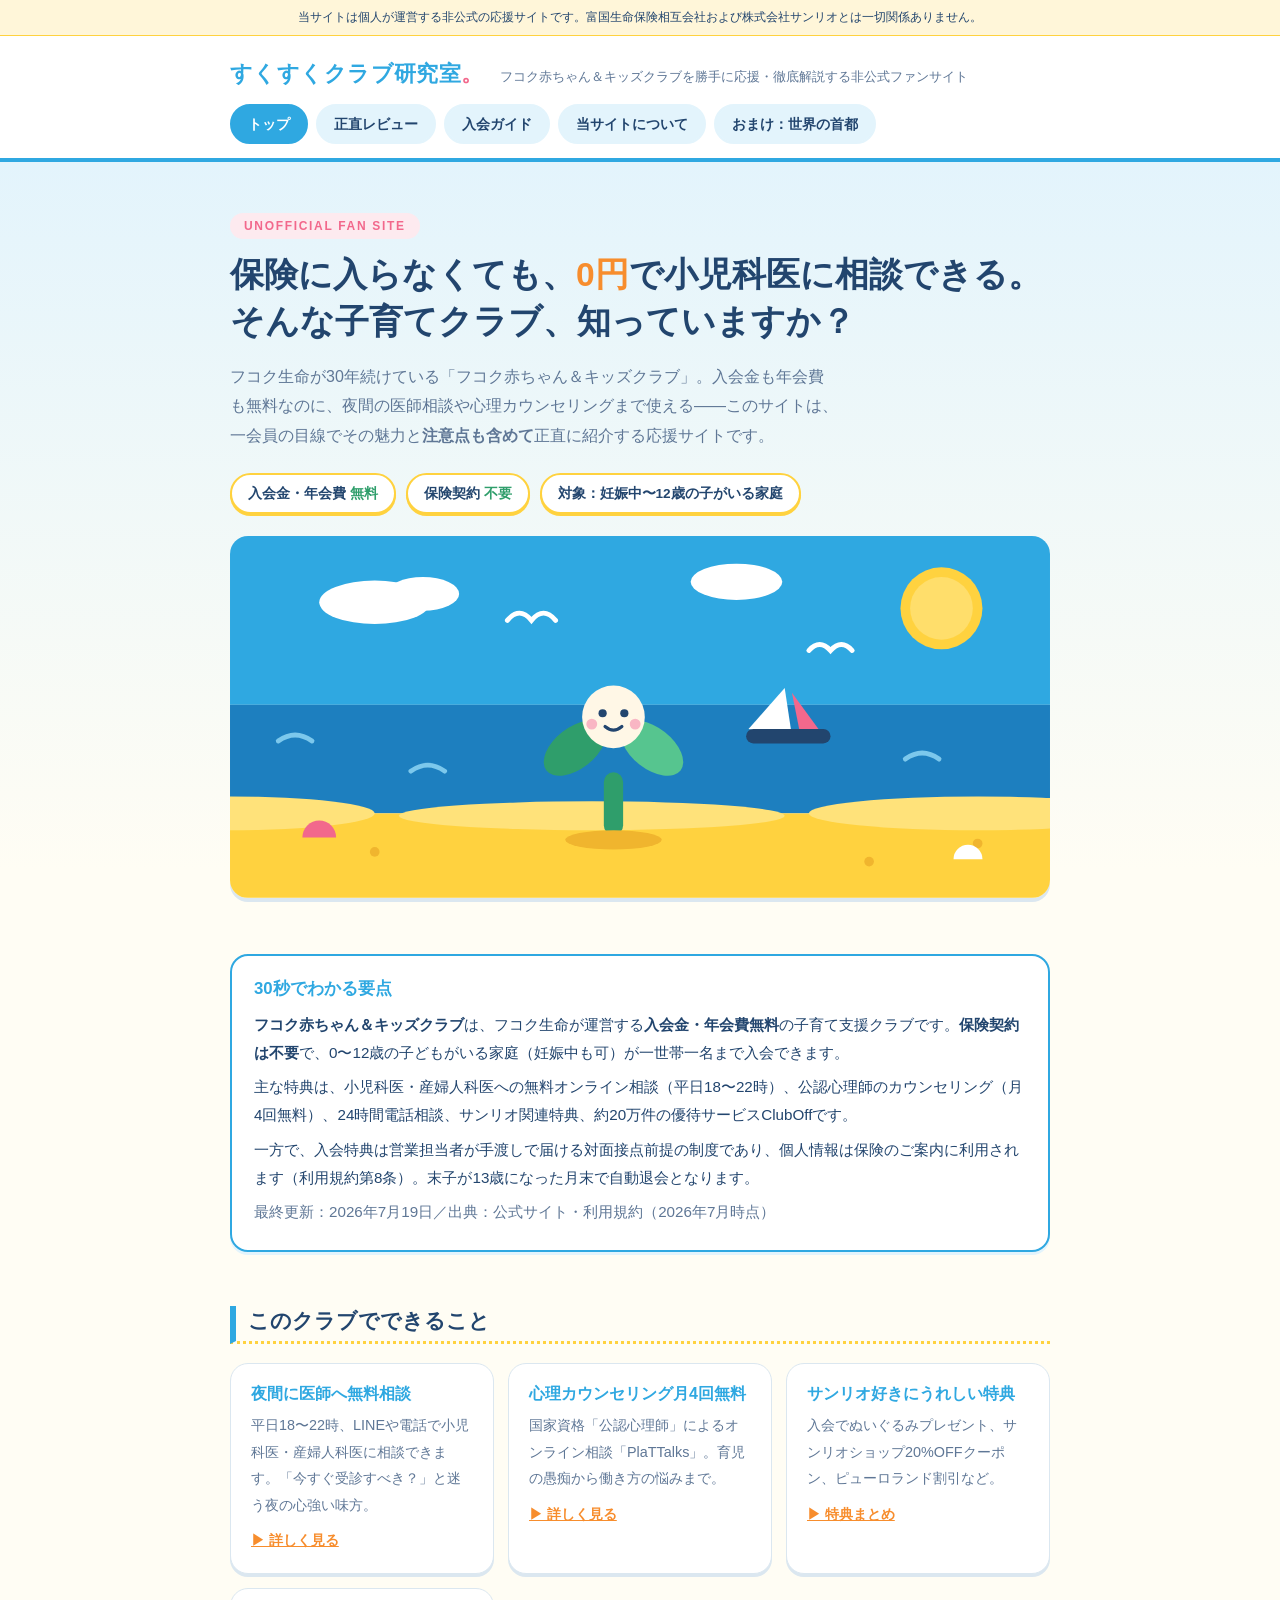
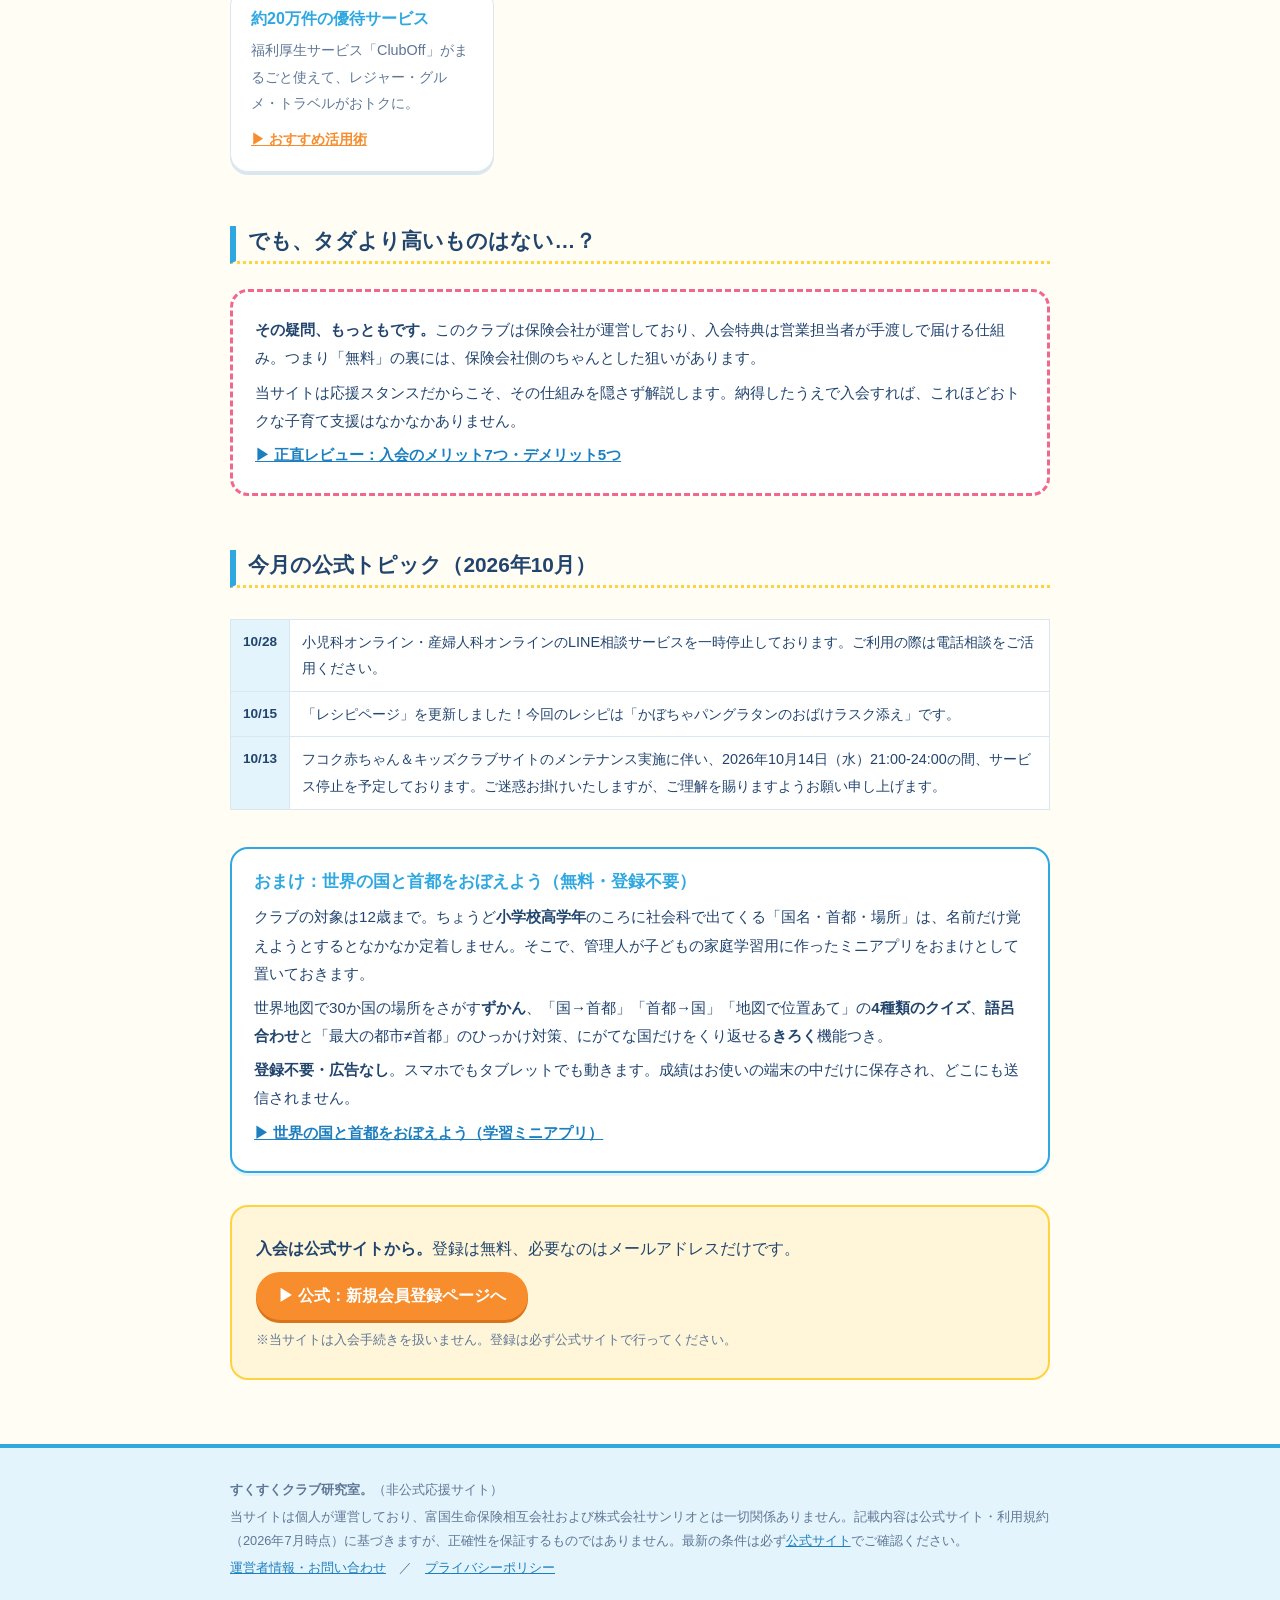
==== commit 40153162: "公式サイトのお知らせを自動更新 (2026-10-29)" ====
--- a/index.html
+++ b/index.html
@@ -139,9 +139,9 @@
 <!-- official-news:start -->
   <h2>今月の公式トピック（2026年10月）</h2>
   <div class="table-scroll"><table>
+    <tr><th>10/28</th><td>小児科オンライン・産婦人科オンラインのLINE相談サービスを一時停止しております。ご利用の際は電話相談をご活用ください。</td></tr>
     <tr><th>10/15</th><td>「レシピページ」を更新しました！今回のレシピは「かぼちゃパングラタンのおばけラスク添え」です。</td></tr>
     <tr><th>10/13</th><td>フコク赤ちゃん＆キッズクラブサイトのメンテナンス実施に伴い、2026年10月14日（水）21:00-24:00の間、サービス停止を予定しております。ご迷惑お掛けいたしますが、ご理解を賜りますようお願い申し上げます。</td></tr>
-    <tr><th>10/1</th><td>フコク生命ClubOff「AUTUMNキャンペーン」を更新しました！抽選で合計45名さまに素敵な賞品をプレゼント！</td></tr>
   </table></div>
 <!-- official-news:end -->
 
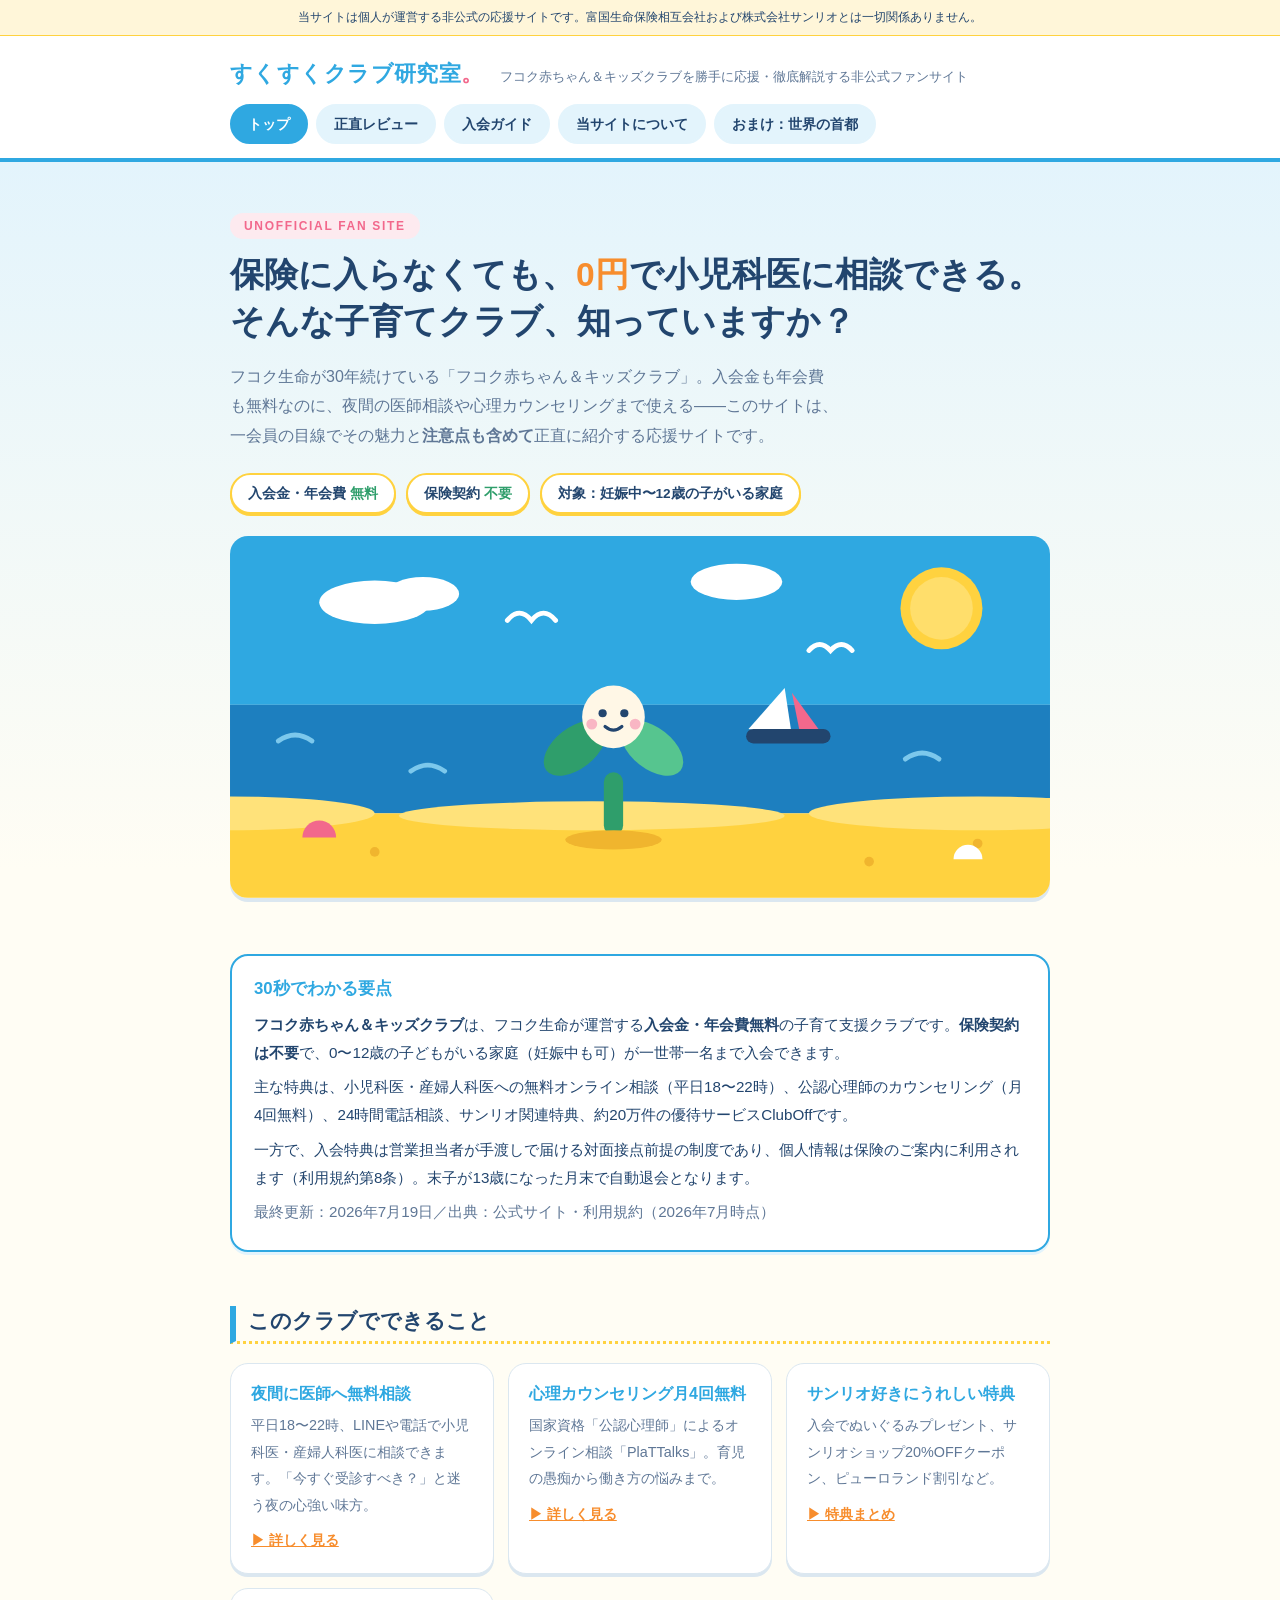
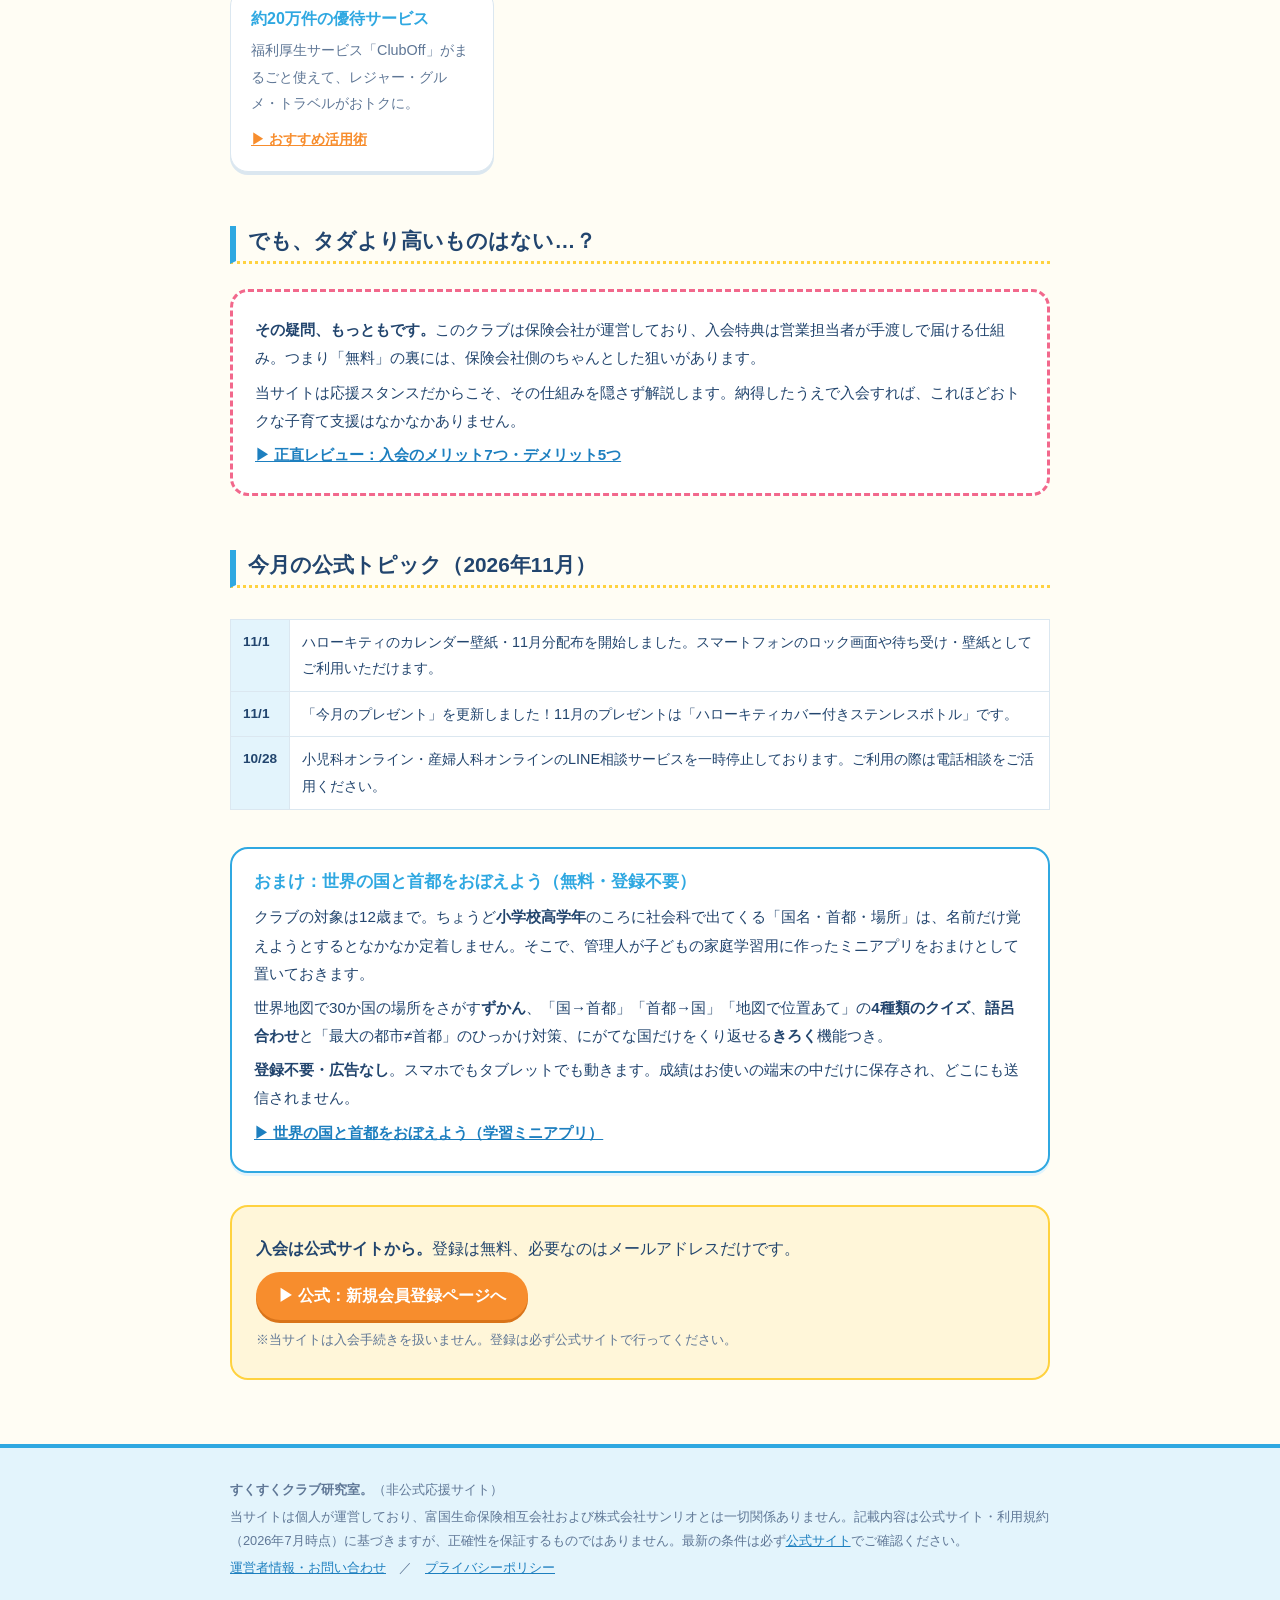
==== commit 43d8ffc6: "公式サイトのお知らせを自動更新 (2026-10-31)" ====
--- a/index.html
+++ b/index.html
@@ -137,11 +137,11 @@
   </div>
 
 <!-- official-news:start -->
-  <h2>今月の公式トピック（2026年10月）</h2>
+  <h2>今月の公式トピック（2026年11月）</h2>
   <div class="table-scroll"><table>
+    <tr><th>11/1</th><td>ハローキティのカレンダー壁紙・11月分配布を開始しました。スマートフォンのロック画面や待ち受け・壁紙としてご利用いただけます。</td></tr>
+    <tr><th>11/1</th><td>「今月のプレゼント」を更新しました！11月のプレゼントは「ハローキティカバー付きステンレスボトル」です。</td></tr>
     <tr><th>10/28</th><td>小児科オンライン・産婦人科オンラインのLINE相談サービスを一時停止しております。ご利用の際は電話相談をご活用ください。</td></tr>
-    <tr><th>10/15</th><td>「レシピページ」を更新しました！今回のレシピは「かぼちゃパングラタンのおばけラスク添え」です。</td></tr>
-    <tr><th>10/13</th><td>フコク赤ちゃん＆キッズクラブサイトのメンテナンス実施に伴い、2026年10月14日（水）21:00-24:00の間、サービス停止を予定しております。ご迷惑お掛けいたしますが、ご理解を賜りますようお願い申し上げます。</td></tr>
   </table></div>
 <!-- official-news:end -->
 
